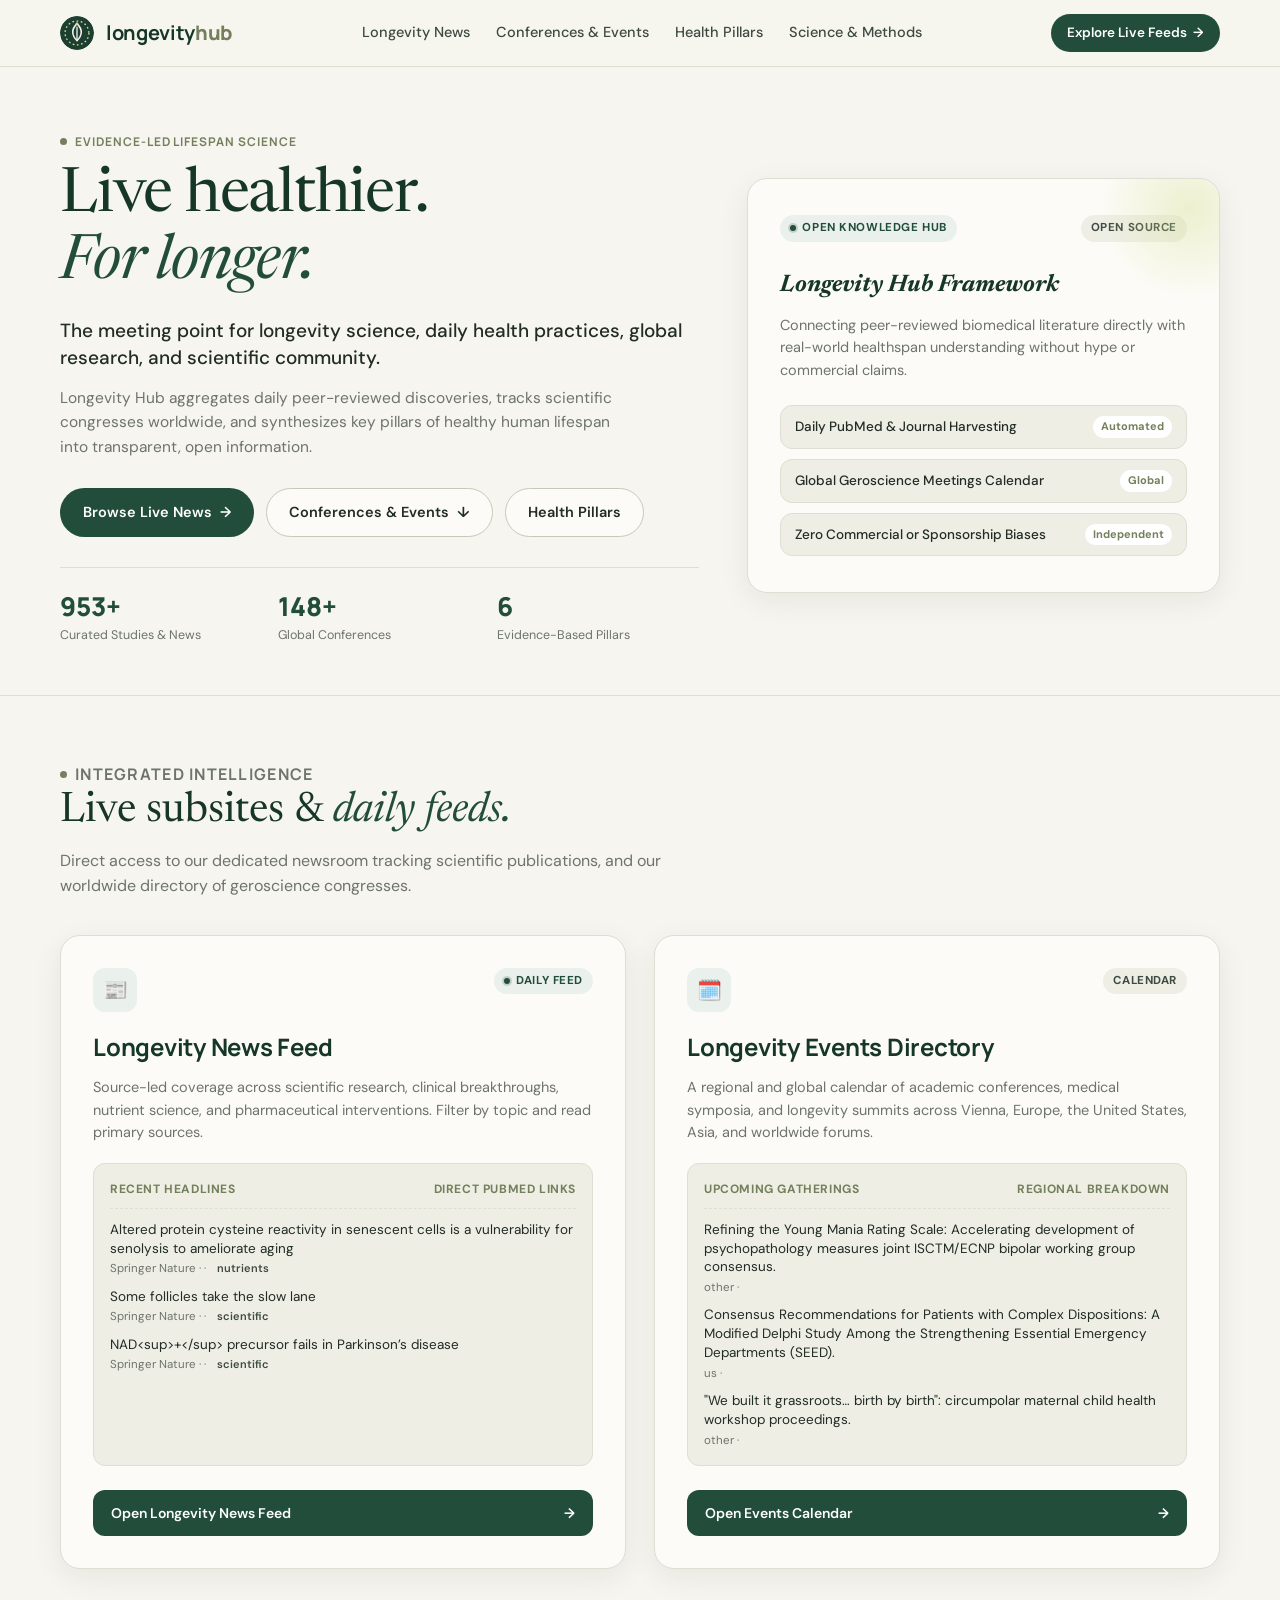
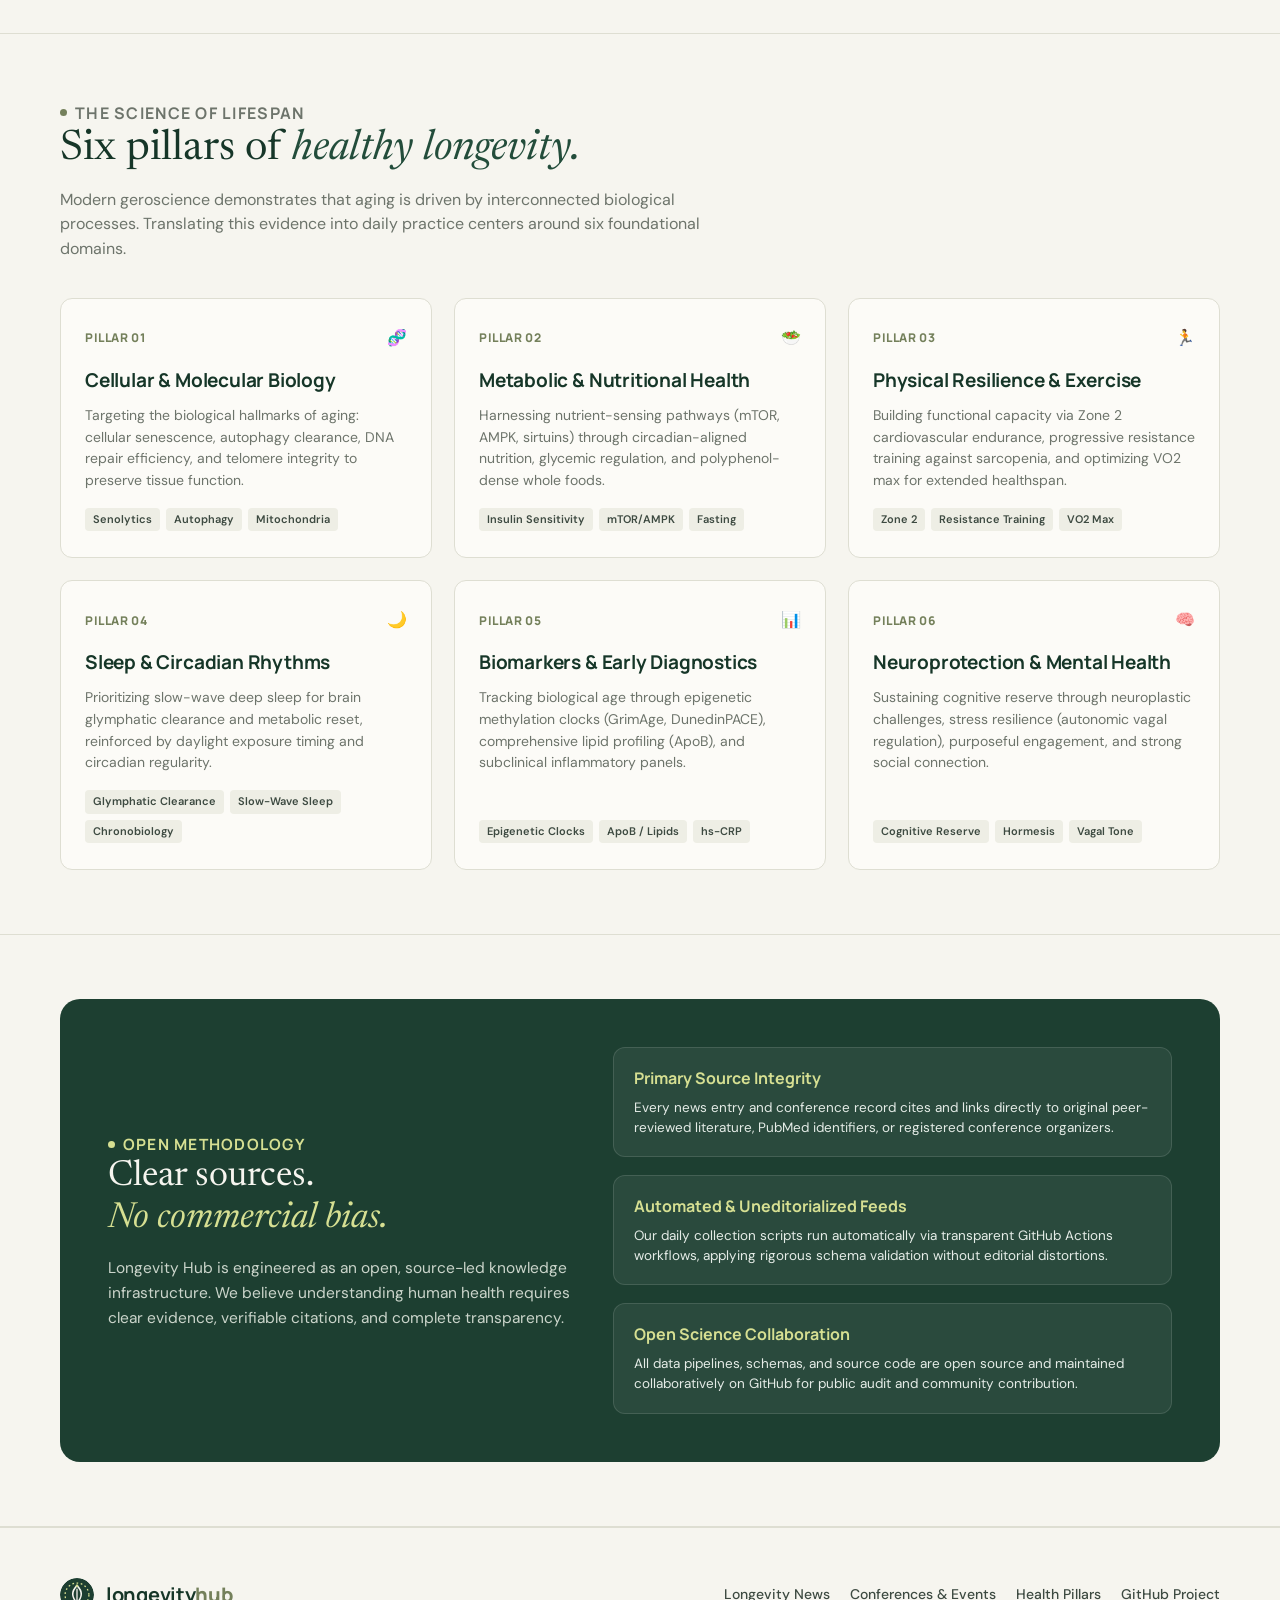
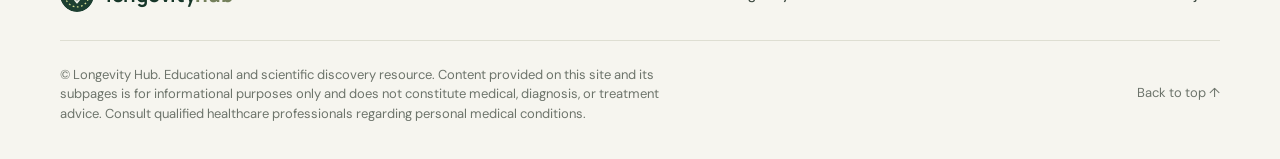
==== public/index.html @ 0c6ec70b "Initialize longevity-hub with website, news and events subsites" ====
<!doctype html>
<html lang="en">
  <head>
    <meta charset="utf-8">
    <meta name="viewport" content="width=device-width, initial-scale=1">
    <meta name="theme-color" content="#f6f5ef">
    <meta
      name="description"
      content="Longevity Hub — An open, source-led portal uniting geroscience, longevity research news, global scientific conferences, and evidence-based health pillars."
    >
    <title>Longevity Hub — Science, Gatherings &amp; Discoveries for a Healthier Lifespan</title>
    <link rel="icon" href="./favicon.svg" type="image/svg+xml">
    <link rel="stylesheet" href="./styles.css">
    <script src="./hub.js" defer></script>
  </head>
  <body>
    <a class="skip-link" href="#main">Skip to content</a>

    <header class="site-header">
      <div class="shell header-inner">
        <a class="brand" href="./" aria-label="Longevity Hub home">
          <span class="brand-mark" aria-hidden="true">
            <svg viewBox="0 0 40 40" fill="none">
              <rect width="40" height="40" rx="20" fill="#1D3F31"/>
              <circle cx="20" cy="20" r="14" stroke="#D6DF92" stroke-width="1.5" stroke-dasharray="2 3"/>
              <path d="M20 9C14 15 13 22 20 29C27 22 26 15 20 9Z" stroke="#F6F5EF" stroke-width="1.75" stroke-linejoin="round"/>
              <path d="M20 13V27" stroke="#F6F5EF" stroke-width="1.5" stroke-linecap="round"/>
              <circle cx="20" cy="9" r="1.5" fill="#D6DF92"/>
            </svg>
          </span>
          <span class="brand-name">longevity<span>hub</span></span>
        </a>

        <nav class="primary-nav" aria-label="Main navigation">
          <a href="./news/">Longevity News</a>
          <a href="./events/">Conferences &amp; Events</a>
          <a href="#pillars">Health Pillars</a>
          <a href="#principles">Science &amp; Methods</a>
        </nav>

        <a class="header-cta" href="./news/">Explore Live Feeds <span aria-hidden="true">→</span></a>
      </div>
    </header>

    <main id="main">
      <!-- Hero Section -->
      <section class="hero-section" aria-labelledby="hero-title">
        <div class="shell hero-grid">
          <div class="hero-copy">
            <p class="eyebrow"><span class="eyebrow-dot"></span> Evidence-Led Lifespan Science</p>
            <h1 id="hero-title">Live healthier.<br><em>For longer.</em></h1>
            <p class="hero-lede">The meeting point for longevity science, daily health practices, global research, and scientific community.</p>
            <p class="hero-desc">Longevity Hub aggregates daily peer-reviewed discoveries, tracks scientific congresses worldwide, and synthesizes key pillars of healthy human lifespan into transparent, open information.</p>

            <div class="hero-actions">
              <a class="button button-primary" href="./news/">Browse Live News <span aria-hidden="true">→</span></a>
              <a class="button button-secondary" href="./events/">Conferences &amp; Events <span aria-hidden="true">↓</span></a>
              <a class="button button-secondary" href="#pillars">Health Pillars</a>
            </div>

            <div class="hero-metrics">
              <div class="metric-item">
                <span class="number" id="metric-news-count">100+</span>
                <span class="label">Curated Studies &amp; News</span>
              </div>
              <div class="metric-item">
                <span class="number" id="metric-events-count">40+</span>
                <span class="label">Global Conferences</span>
              </div>
              <div class="metric-item">
                <span class="number">6</span>
                <span class="label">Evidence-Based Pillars</span>
              </div>
            </div>
          </div>

          <div class="hero-art-card">
            <div class="art-badge">
              <span class="badge badge-live"><span class="pulse-dot"></span> Open Knowledge Hub</span>
              <span class="badge">Open Source</span>
            </div>
            <h3 class="art-title">Longevity Hub Framework</h3>
            <p class="art-p">Connecting peer-reviewed biomedical literature directly with real-world healthspan understanding without hype or commercial claims.</p>

            <div class="art-pills">
              <div class="art-pill">
                <span>Daily PubMed &amp; Journal Harvesting</span>
                <span class="pill-tag">Automated</span>
              </div>
              <div class="art-pill">
                <span>Global Geroscience Meetings Calendar</span>
                <span class="pill-tag">Global</span>
              </div>
              <div class="art-pill">
                <span>Zero Commercial or Sponsorship Biases</span>
                <span class="pill-tag">Independent</span>
              </div>
            </div>
          </div>
        </div>
      </section>

      <!-- Integrated Subsites Showcase -->
      <section class="section" id="portals" aria-labelledby="portals-title">
        <div class="shell">
          <div class="section-head">
            <p class="eyebrow"><span class="eyebrow-dot"></span> Integrated Intelligence</p>
            <h2 id="portals-title">Live subsites &amp; <em>daily feeds.</em></h2>
            <p>Direct access to our dedicated newsroom tracking scientific publications, and our worldwide directory of geroscience congresses.</p>
          </div>

          <div class="portals-grid">
            <!-- News Portal Card -->
            <article class="portal-card">
              <div class="portal-header">
                <div class="portal-icon" aria-hidden="true">📰</div>
                <span class="badge badge-live"><span class="pulse-dot"></span> Daily Feed</span>
              </div>
              <h3>Longevity News Feed</h3>
              <p class="portal-desc">
                Source-led coverage across scientific research, clinical breakthroughs, nutrient science, and pharmaceutical interventions. Filter by topic and read primary sources.
              </p>
              
              <div class="portal-preview">
                <div class="preview-head">
                  <span>Recent Headlines</span>
                  <span>Direct PubMed Links</span>
                </div>
                <ul class="preview-items" id="news-preview-list">
                  <li>Loading latest headlines...</li>
                </ul>
              </div>

              <a class="portal-cta" href="./news/">
                <span>Open Longevity News Feed</span>
                <span aria-hidden="true">→</span>
              </a>
            </article>

            <!-- Events Portal Card -->
            <article class="portal-card">
              <div class="portal-header">
                <div class="portal-icon" aria-hidden="true">🗓️</div>
                <span class="badge">Calendar</span>
              </div>
              <h3>Longevity Events Directory</h3>
              <p class="portal-desc">
                A regional and global calendar of academic conferences, medical symposia, and longevity summits across Vienna, Europe, the United States, Asia, and worldwide forums.
              </p>

              <div class="portal-preview">
                <div class="preview-head">
                  <span>Upcoming Gatherings</span>
                  <span>Regional Breakdown</span>
                </div>
                <ul class="preview-items" id="events-preview-list">
                  <li>Loading scheduled conferences...</li>
                </ul>
              </div>

              <a class="portal-cta" href="./events/">
                <span>Open Events Calendar</span>
                <span aria-hidden="true">→</span>
              </a>
            </article>
          </div>
        </div>
      </section>

      <!-- Health Pillars Section -->
      <section class="section" id="pillars" aria-labelledby="pillars-title">
        <div class="shell">
          <div class="section-head">
            <p class="eyebrow"><span class="eyebrow-dot"></span> The Science of Lifespan</p>
            <h2 id="pillars-title">Six pillars of <em>healthy longevity.</em></h2>
            <p>Modern geroscience demonstrates that aging is driven by interconnected biological processes. Translating this evidence into daily practice centers around six foundational domains.</p>
          </div>

          <div class="pillars-grid">
            <article class="pillar-card">
              <div class="pillar-top">
                <span class="pillar-number">PILLAR 01</span>
                <span class="pillar-symbol" aria-hidden="true">🧬</span>
              </div>
              <h3>Cellular &amp; Molecular Biology</h3>
              <p>Targeting the biological hallmarks of aging: cellular senescence, autophagy clearance, DNA repair efficiency, and telomere integrity to preserve tissue function.</p>
              <div class="pillar-tags">
                <span class="pillar-tag">Senolytics</span>
                <span class="pillar-tag">Autophagy</span>
                <span class="pillar-tag">Mitochondria</span>
              </div>
            </article>

            <article class="pillar-card">
              <div class="pillar-top">
                <span class="pillar-number">PILLAR 02</span>
                <span class="pillar-symbol" aria-hidden="true">🥗</span>
              </div>
              <h3>Metabolic &amp; Nutritional Health</h3>
              <p>Harnessing nutrient-sensing pathways (mTOR, AMPK, sirtuins) through circadian-aligned nutrition, glycemic regulation, and polyphenol-dense whole foods.</p>
              <div class="pillar-tags">
                <span class="pillar-tag">Insulin Sensitivity</span>
                <span class="pillar-tag">mTOR/AMPK</span>
                <span class="pillar-tag">Fasting</span>
              </div>
            </article>

            <article class="pillar-card">
              <div class="pillar-top">
                <span class="pillar-number">PILLAR 03</span>
                <span class="pillar-symbol" aria-hidden="true">🏃</span>
              </div>
              <h3>Physical Resilience &amp; Exercise</h3>
              <p>Building functional capacity via Zone 2 cardiovascular endurance, progressive resistance training against sarcopenia, and optimizing VO2 max for extended healthspan.</p>
              <div class="pillar-tags">
                <span class="pillar-tag">Zone 2</span>
                <span class="pillar-tag">Resistance Training</span>
                <span class="pillar-tag">VO2 Max</span>
              </div>
            </article>

            <article class="pillar-card">
              <div class="pillar-top">
                <span class="pillar-number">PILLAR 04</span>
                <span class="pillar-symbol" aria-hidden="true">🌙</span>
              </div>
              <h3>Sleep &amp; Circadian Rhythms</h3>
              <p>Prioritizing slow-wave deep sleep for brain glymphatic clearance and metabolic reset, reinforced by daylight exposure timing and circadian regularity.</p>
              <div class="pillar-tags">
                <span class="pillar-tag">Glymphatic Clearance</span>
                <span class="pillar-tag">Slow-Wave Sleep</span>
                <span class="pillar-tag">Chronobiology</span>
              </div>
            </article>

            <article class="pillar-card">
              <div class="pillar-top">
                <span class="pillar-number">PILLAR 05</span>
                <span class="pillar-symbol" aria-hidden="true">📊</span>
              </div>
              <h3>Biomarkers &amp; Early Diagnostics</h3>
              <p>Tracking biological age through epigenetic methylation clocks (GrimAge, DunedinPACE), comprehensive lipid profiling (ApoB), and subclinical inflammatory panels.</p>
              <div class="pillar-tags">
                <span class="pillar-tag">Epigenetic Clocks</span>
                <span class="pillar-tag">ApoB / Lipids</span>
                <span class="pillar-tag">hs-CRP</span>
              </div>
            </article>

            <article class="pillar-card">
              <div class="pillar-top">
                <span class="pillar-number">PILLAR 06</span>
                <span class="pillar-symbol" aria-hidden="true">🧠</span>
              </div>
              <h3>Neuroprotection &amp; Mental Health</h3>
              <p>Sustaining cognitive reserve through neuroplastic challenges, stress resilience (autonomic vagal regulation), purposeful engagement, and strong social connection.</p>
              <div class="pillar-tags">
                <span class="pillar-tag">Cognitive Reserve</span>
                <span class="pillar-tag">Hormesis</span>
                <span class="pillar-tag">Vagal Tone</span>
              </div>
            </article>
          </div>
        </div>
      </section>

      <!-- Principles & Methods Section -->
      <section class="section" id="principles" aria-labelledby="principles-title">
        <div class="shell">
          <div class="principles-box">
            <div class="principles-left">
              <p class="eyebrow" style="color: var(--lime);"><span class="eyebrow-dot" style="background: var(--lime);"></span> Open Methodology</p>
              <h2 id="principles-title">Clear sources.<br><em>No commercial bias.</em></h2>
              <p>Longevity Hub is engineered as an open, source-led knowledge infrastructure. We believe understanding human health requires clear evidence, verifiable citations, and complete transparency.</p>
            </div>

            <div class="principles-list">
              <div class="principle-item">
                <h4>Primary Source Integrity</h4>
                <p>Every news entry and conference record cites and links directly to original peer-reviewed literature, PubMed identifiers, or registered conference organizers.</p>
              </div>

              <div class="principle-item">
                <h4>Automated &amp; Uneditorialized Feeds</h4>
                <p>Our daily collection scripts run automatically via transparent GitHub Actions workflows, applying rigorous schema validation without editorial distortions.</p>
              </div>

              <div class="principle-item">
                <h4>Open Science Collaboration</h4>
                <p>All data pipelines, schemas, and source code are open source and maintained collaboratively on GitHub for public audit and community contribution.</p>
              </div>
            </div>
          </div>
        </div>
      </section>
    </main>

    <!-- Site Footer -->
    <footer class="site-footer" id="sources">
      <div class="shell footer-main">
        <a class="brand" href="./" aria-label="Longevity Hub home">
          <span class="brand-mark" aria-hidden="true">
            <svg viewBox="0 0 40 40" fill="none">
              <rect width="40" height="40" rx="20" fill="#1D3F31"/>
              <circle cx="20" cy="20" r="14" stroke="#D6DF92" stroke-width="1.5" stroke-dasharray="2 3"/>
              <path d="M20 9C14 15 13 22 20 29C27 22 26 15 20 9Z" stroke="#F6F5EF" stroke-width="1.75" stroke-linejoin="round"/>
              <path d="M20 13V27" stroke="#F6F5EF" stroke-width="1.5" stroke-linecap="round"/>
              <circle cx="20" cy="9" r="1.5" fill="#D6DF92"/>
            </svg>
          </span>
          <span class="brand-name">longevity<span>hub</span></span>
        </a>

        <nav class="footer-nav" aria-label="Footer navigation">
          <a href="./news/">Longevity News</a>
          <a href="./events/">Conferences &amp; Events</a>
          <a href="#pillars">Health Pillars</a>
          <a href="https://github.com/knightkalman/longevity-hub" target="_blank" rel="noopener noreferrer">GitHub Project</a>
        </nav>
      </div>

      <div class="shell footer-bottom">
        <p class="disclaimer">
          © Longevity Hub. Educational and scientific discovery resource. Content provided on this site and its subpages is for informational purposes only and does not constitute medical, diagnosis, or treatment advice. Consult qualified healthcare professionals regarding personal medical conditions.
        </p>
        <p><a href="#main">Back to top ↑</a></p>
      </div>
    </footer>
  </body>
</html>
---- public/styles.css ----
@import url("https://fonts.googleapis.com/css2?family=DM+Sans:ital,opsz,wght@0,9..40,400;0,9..40,500;0,9..40,600;0,9..40,700;1,9..40,400&family=Manrope:wght@400;500;600;700;800&family=Newsreader:ital,opsz,wght@0,6..72,400;0,6..72,500;1,6..72,400&display=swap");

:root {
  color-scheme: light;
  --paper: #f6f5ef;
  --paper-card: #fcfbf7;
  --soft: #eeeee5;
  --soft-hover: #e5e5da;
  --ink: #202c24;
  --ink-light: #3d4a41;
  --forest: #234d3b;
  --forest-dark: #163628;
  --forest-subtle: #eaf1ed;
  --moss: #74805b;
  --lime: #d6df92;
  --amber: #b3732c;
  --muted: #6d746b;
  --line: #deded2;
  --line-strong: #c8c8ba;
  
  --serif: "Newsreader", Georgia, "Times New Roman", serif;
  --sans: "DM Sans", -apple-system, BlinkMacSystemFont, "Segoe UI", Roboto, sans-serif;
  --display: "Manrope", var(--sans);
  
  --radius-sm: 6px;
  --radius-md: 12px;
  --radius-lg: 20px;
  --shadow-subtle: 0 4px 20px rgba(32, 44, 36, 0.05);
  --shadow-card: 0 8px 30px rgba(32, 44, 36, 0.07);
}

* {
  box-sizing: border-box;
}

html {
  scroll-behavior: smooth;
  scroll-padding-top: 88px;
}

body {
  margin: 0;
  background-color: var(--paper);
  color: var(--ink);
  font-family: var(--sans);
  font-size: 16px;
  line-height: 1.6;
  -webkit-font-smoothing: antialiased;
}

a {
  color: inherit;
  text-decoration: none;
}

a:focus-visible,
button:focus-visible {
  outline: 2px solid var(--forest);
  outline-offset: 4px;
}

.shell {
  width: min(1160px, calc(100% - 48px));
  margin-inline: auto;
}

.skip-link {
  position: absolute;
  top: 12px;
  left: 12px;
  z-index: 100;
  background: var(--forest-dark);
  color: #fff;
  padding: 10px 16px;
  border-radius: var(--radius-sm);
  transform: translateY(-160%);
  transition: transform 0.2s ease;
}

.skip-link:focus {
  transform: translateY(0);
}

/* Header & Navigation */
.site-header {
  position: sticky;
  top: 0;
  z-index: 90;
  background: rgba(246, 245, 239, 0.94);
  backdrop-filter: blur(10px);
  -webkit-backdrop-filter: blur(10px);
  border-bottom: 1px solid var(--line);
}

.header-inner {
  display: flex;
  align-items: center;
  justify-content: space-between;
  padding: 14px 0;
  gap: 20px;
}

.brand {
  display: inline-flex;
  align-items: center;
  gap: 12px;
  font-weight: 700;
  font-family: var(--display);
  letter-spacing: -0.02em;
}

.brand-mark {
  display: inline-block;
  width: 34px;
  height: 34px;
  border-radius: 50%;
  overflow: hidden;
  flex-shrink: 0;
}

.brand-mark svg {
  width: 100%;
  height: 100%;
  display: block;
}

.brand-name {
  font-size: 20px;
  color: var(--forest-dark);
}

.brand-name span {
  color: var(--moss);
  font-weight: 800;
}

.primary-nav {
  display: flex;
  align-items: center;
  gap: 26px;
  font-size: 14.5px;
  font-weight: 500;
  color: var(--ink-light);
}

.primary-nav a {
  transition: color 0.15s ease;
}

.primary-nav a:hover,
.primary-nav a[aria-current="page"] {
  color: var(--forest);
  font-weight: 600;
}

.header-cta {
  display: inline-flex;
  align-items: center;
  gap: 6px;
  padding: 8px 16px;
  background: var(--forest);
  color: #fff;
  font-size: 13.5px;
  font-weight: 600;
  border-radius: 999px;
  transition: background 0.2s ease, transform 0.15s ease;
}

.header-cta:hover {
  background: var(--forest-dark);
  transform: translateY(-1px);
}

/* Eyebrows & Badges */
.eyebrow {
  display: inline-flex;
  align-items: center;
  gap: 8px;
  font-family: var(--display);
  font-size: 12px;
  font-weight: 700;
  text-transform: uppercase;
  letter-spacing: 0.08em;
  color: var(--moss);
  margin: 0 0 12px 0;
}

.eyebrow-dot {
  width: 7px;
  height: 7px;
  border-radius: 50%;
  background: var(--moss);
}

.badge {
  display: inline-flex;
  align-items: center;
  gap: 6px;
  font-size: 11.5px;
  font-weight: 700;
  text-transform: uppercase;
  letter-spacing: 0.05em;
  padding: 4px 10px;
  border-radius: 999px;
  background: var(--soft);
  color: var(--ink-light);
}

.badge-live {
  background: var(--forest-subtle);
  color: var(--forest);
}

.badge-live .pulse-dot {
  width: 6px;
  height: 6px;
  border-radius: 50%;
  background: var(--forest);
  box-shadow: 0 0 0 2px rgba(35, 77, 59, 0.2);
}

/* Hero Section */
.hero-section {
  padding: 60px 0 50px 0;
  border-bottom: 1px solid var(--line);
}

.hero-grid {
  display: grid;
  grid-template-columns: 1.15fr 0.85fr;
  gap: 48px;
  align-items: center;
}

.hero-copy h1 {
  font-family: var(--serif);
  font-size: clamp(38px, 5.5vw, 62px);
  line-height: 1.08;
  font-weight: 400;
  letter-spacing: -0.02em;
  margin: 0 0 20px 0;
  color: var(--forest-dark);
}

.hero-copy h1 em {
  font-style: italic;
  font-family: var(--serif);
  color: var(--forest);
}

.hero-lede {
  font-size: 19px;
  line-height: 1.45;
  color: var(--ink);
  font-weight: 500;
  margin: 0 0 14px 0;
}

.hero-desc {
  font-size: 15.5px;
  line-height: 1.6;
  color: var(--muted);
  margin: 0 0 28px 0;
  max-width: 580px;
}

.hero-actions {
  display: flex;
  flex-wrap: wrap;
  gap: 12px;
  align-items: center;
  margin-bottom: 30px;
}

.button {
  display: inline-flex;
  align-items: center;
  justify-content: center;
  gap: 8px;
  padding: 12px 22px;
  font-size: 14.5px;
  font-weight: 600;
  border-radius: 999px;
  transition: all 0.2s ease;
  cursor: pointer;
}

.button-primary {
  background: var(--forest);
  color: #fff;
  border: 1px solid transparent;
}

.button-primary:hover {
  background: var(--forest-dark);
  transform: translateY(-1px);
}

.button-secondary {
  background: var(--paper-card);
  color: var(--ink);
  border: 1px solid var(--line-strong);
}

.button-secondary:hover {
  background: var(--soft);
  border-color: var(--ink-light);
}

.hero-metrics {
  display: grid;
  grid-template-columns: repeat(3, 1fr);
  gap: 16px;
  padding-top: 24px;
  border-top: 1px solid var(--line);
}

.metric-item span.number {
  display: block;
  font-family: var(--display);
  font-size: 26px;
  font-weight: 800;
  color: var(--forest);
  line-height: 1.1;
}

.metric-item span.label {
  display: block;
  font-size: 12.5px;
  color: var(--muted);
  margin-top: 4px;
}

/* Hero Art Box */
.hero-art-card {
  background: var(--paper-card);
  border: 1px solid var(--line);
  border-radius: var(--radius-lg);
  padding: 36px 32px;
  box-shadow: var(--shadow-card);
  position: relative;
  overflow: hidden;
}

.hero-art-card::before {
  content: "";
  position: absolute;
  top: -60px;
  right: -60px;
  width: 180px;
  height: 180px;
  border-radius: 50%;
  background: radial-gradient(circle, rgba(214, 223, 146, 0.4) 0%, rgba(246, 245, 239, 0) 70%);
  pointer-events: none;
}

.art-badge {
  display: flex;
  justify-content: space-between;
  align-items: center;
  margin-bottom: 24px;
}

.art-title {
  font-family: var(--serif);
  font-size: 24px;
  font-style: italic;
  margin: 0 0 10px 0;
  color: var(--forest-dark);
}

.art-p {
  font-size: 14.5px;
  color: var(--muted);
  line-height: 1.55;
  margin: 0 0 24px 0;
}

.art-pills {
  display: flex;
  flex-direction: column;
  gap: 10px;
}

.art-pill {
  display: flex;
  align-items: center;
  justify-content: space-between;
  background: var(--soft);
  padding: 10px 14px;
  border-radius: var(--radius-md);
  font-size: 13.5px;
  font-weight: 500;
  border: 1px solid var(--line);
}

.art-pill span.pill-tag {
  font-size: 11px;
  font-weight: 700;
  color: var(--moss);
  background: #fff;
  padding: 2px 8px;
  border-radius: 999px;
}

/* Sections */
.section {
  padding: 64px 0;
  border-bottom: 1px solid var(--line);
}

.section-head {
  max-width: 680px;
  margin-bottom: 36px;
}

.section-head h2 {
  font-family: var(--serif);
  font-size: clamp(28px, 3.8vw, 42px);
  line-height: 1.15;
  font-weight: 400;
  margin: 0 0 14px 0;
  color: var(--forest-dark);
}

.section-head h2 em {
  font-style: italic;
  color: var(--forest);
}

.section-head p {
  font-size: 16px;
  color: var(--muted);
  line-height: 1.55;
  margin: 0;
}

/* Integrated Subsites / Portals Grid */
.portals-grid {
  display: grid;
  grid-template-columns: 1fr 1fr;
  gap: 28px;
}

.portal-card {
  background: var(--paper-card);
  border: 1px solid var(--line);
  border-radius: var(--radius-lg);
  padding: 32px;
  display: flex;
  flex-direction: column;
  box-shadow: var(--shadow-card);
  transition: transform 0.2s ease, border-color 0.2s ease;
}

.portal-card:hover {
  transform: translateY(-2px);
  border-color: var(--line-strong);
}

.portal-header {
  display: flex;
  justify-content: space-between;
  align-items: flex-start;
  margin-bottom: 16px;
}

.portal-icon {
  width: 44px;
  height: 44px;
  border-radius: var(--radius-md);
  background: var(--forest-subtle);
  color: var(--forest);
  display: flex;
  align-items: center;
  justify-content: center;
  font-size: 20px;
}

.portal-card h3 {
  font-family: var(--display);
  font-size: 24px;
  font-weight: 700;
  letter-spacing: -0.01em;
  margin: 0 0 10px 0;
  color: var(--forest-dark);
}

.portal-card p.portal-desc {
  font-size: 14.5px;
  color: var(--muted);
  line-height: 1.55;
  margin: 0 0 20px 0;
}

.portal-preview {
  background: var(--soft);
  border-radius: var(--radius-md);
  padding: 16px;
  margin-bottom: 24px;
  border: 1px solid var(--line);
  flex-grow: 1;
}

.preview-head {
  display: flex;
  justify-content: space-between;
  align-items: center;
  font-size: 12px;
  font-weight: 700;
  text-transform: uppercase;
  color: var(--moss);
  letter-spacing: 0.05em;
  margin-bottom: 12px;
  padding-bottom: 8px;
  border-bottom: 1px dashed var(--line);
}

.preview-items {
  list-style: none;
  padding: 0;
  margin: 0;
  display: flex;
  flex-direction: column;
  gap: 10px;
}

.preview-items li {
  font-size: 13.5px;
  line-height: 1.4;
  color: var(--ink);
}

.preview-items li a {
  display: block;
  transition: color 0.15s ease;
}

.preview-items li a:hover {
  color: var(--forest);
  text-decoration: underline;
}

.preview-meta {
  display: block;
  font-size: 11.5px;
  color: var(--muted);
  margin-top: 3px;
}

.portal-cta {
  display: inline-flex;
  align-items: center;
  justify-content: space-between;
  padding: 12px 18px;
  background: var(--forest);
  color: #fff;
  border-radius: var(--radius-md);
  font-weight: 600;
  font-size: 14px;
  transition: background 0.2s ease;
}

.portal-cta:hover {
  background: var(--forest-dark);
}

/* Health Pillars Section */
.pillars-grid {
  display: grid;
  grid-template-columns: repeat(3, 1fr);
  gap: 22px;
}

.pillar-card {
  background: var(--paper-card);
  border: 1px solid var(--line);
  border-radius: var(--radius-md);
  padding: 26px 24px;
  display: flex;
  flex-direction: column;
  transition: transform 0.15s ease, box-shadow 0.15s ease;
}

.pillar-card:hover {
  transform: translateY(-2px);
  box-shadow: var(--shadow-subtle);
  border-color: var(--line-strong);
}

.pillar-top {
  display: flex;
  justify-content: space-between;
  align-items: center;
  margin-bottom: 14px;
}

.pillar-number {
  font-family: var(--display);
  font-size: 12px;
  font-weight: 800;
  color: var(--moss);
  letter-spacing: 0.05em;
}

.pillar-symbol {
  font-size: 16px;
  color: var(--forest);
}

.pillar-card h3 {
  font-family: var(--display);
  font-size: 19px;
  font-weight: 700;
  letter-spacing: -0.01em;
  margin: 0 0 10px 0;
  color: var(--forest-dark);
}

.pillar-card p {
  font-size: 14px;
  color: var(--muted);
  line-height: 1.55;
  margin: 0 0 16px 0;
  flex-grow: 1;
}

.pillar-tags {
  display: flex;
  flex-wrap: wrap;
  gap: 6px;
  margin-top: auto;
}

.pillar-tag {
  font-size: 11px;
  font-weight: 600;
  background: var(--soft);
  color: var(--ink-light);
  padding: 3px 8px;
  border-radius: 4px;
}

/* Principles / Architecture Section */
.principles-box {
  background: #1d3f31;
  color: #f6f5ef;
  border-radius: var(--radius-lg);
  padding: 48px;
  display: grid;
  grid-template-columns: 1fr 1.2fr;
  gap: 40px;
  align-items: center;
}

.principles-left h2 {
  font-family: var(--serif);
  font-size: 36px;
  line-height: 1.15;
  font-weight: 400;
  margin: 0 0 16px 0;
  color: #f6f5ef;
}

.principles-left h2 em {
  font-style: italic;
  color: var(--lime);
}

.principles-left p {
  font-size: 15.5px;
  line-height: 1.6;
  color: #cbd5cb;
  margin: 0;
}

.principles-list {
  display: flex;
  flex-direction: column;
  gap: 18px;
}

.principle-item {
  background: rgba(255, 255, 255, 0.06);
  border: 1px solid rgba(255, 255, 255, 0.12);
  border-radius: var(--radius-md);
  padding: 18px 20px;
}

.principle-item h4 {
  font-family: var(--display);
  font-size: 16px;
  font-weight: 700;
  margin: 0 0 6px 0;
  color: var(--lime);
}

.principle-item p {
  font-size: 13.5px;
  line-height: 1.5;
  margin: 0;
  color: #e5ece7;
}

/* Footer */
.site-footer {
  background: var(--paper);
  border-top: 1px solid var(--line);
  padding: 50px 0 36px 0;
  font-size: 14px;
  color: var(--muted);
}

.footer-main {
  display: flex;
  justify-content: space-between;
  align-items: center;
  flex-wrap: wrap;
  gap: 20px;
  padding-bottom: 28px;
  border-bottom: 1px solid var(--line);
}

.footer-nav {
  display: flex;
  gap: 20px;
  font-weight: 500;
  color: var(--ink-light);
}

.footer-nav a:hover {
  color: var(--forest);
}

.footer-bottom {
  padding-top: 24px;
  display: flex;
  justify-content: space-between;
  align-items: center;
  flex-wrap: wrap;
  gap: 16px;
  font-size: 13px;
}

.disclaimer {
  max-width: 600px;
  line-height: 1.5;
  margin: 0;
}

/* Responsive */
@media (max-width: 960px) {
  .hero-grid {
    grid-template-columns: 1fr;
    gap: 36px;
  }
  .portals-grid {
    grid-template-columns: 1fr;
  }
  .pillars-grid {
    grid-template-columns: 1fr 1fr;
  }
  .principles-box {
    grid-template-columns: 1fr;
    padding: 32px 24px;
  }
}

@media (max-width: 640px) {
  .primary-nav {
    display: none;
  }
  .hero-metrics {
    grid-template-columns: 1fr;
    gap: 12px;
  }
  .pillars-grid {
    grid-template-columns: 1fr;
  }
  .footer-main,
  .footer-bottom {
    flex-direction: column;
    align-items: flex-start;
  }
}
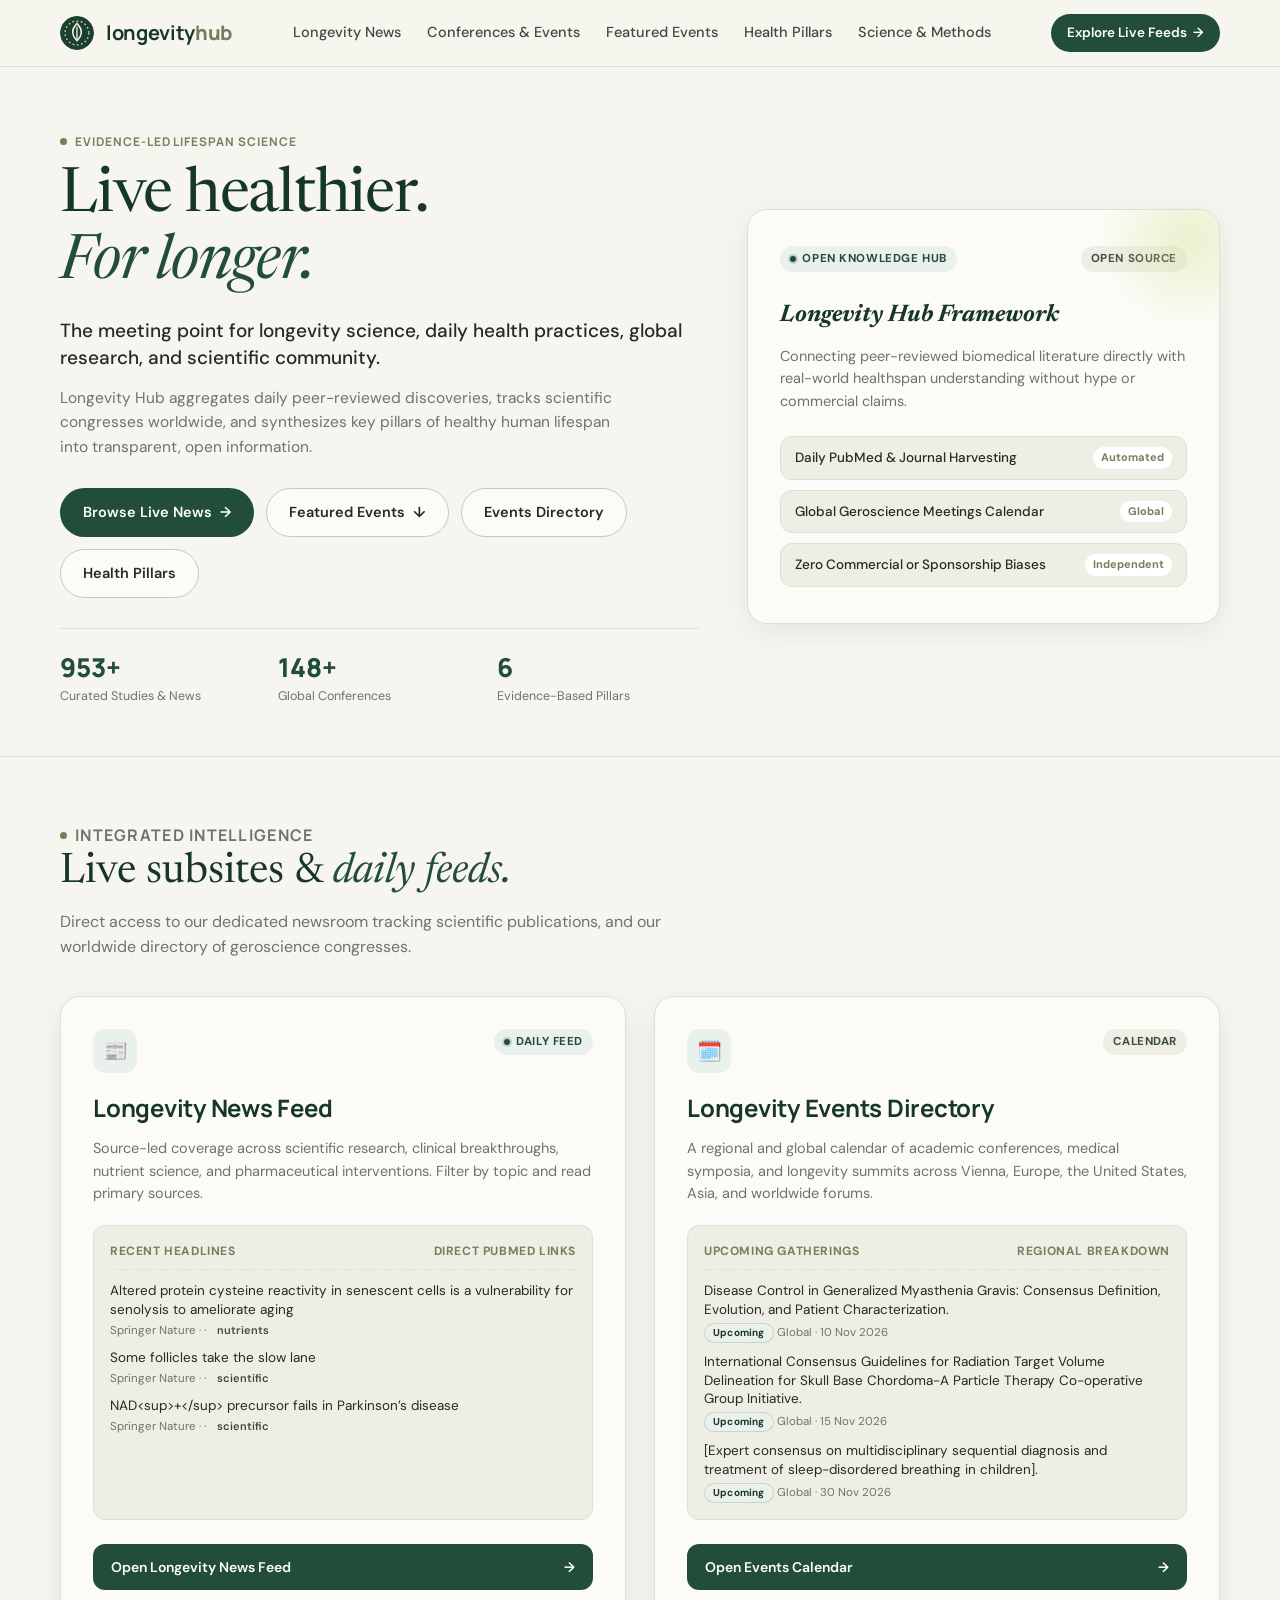
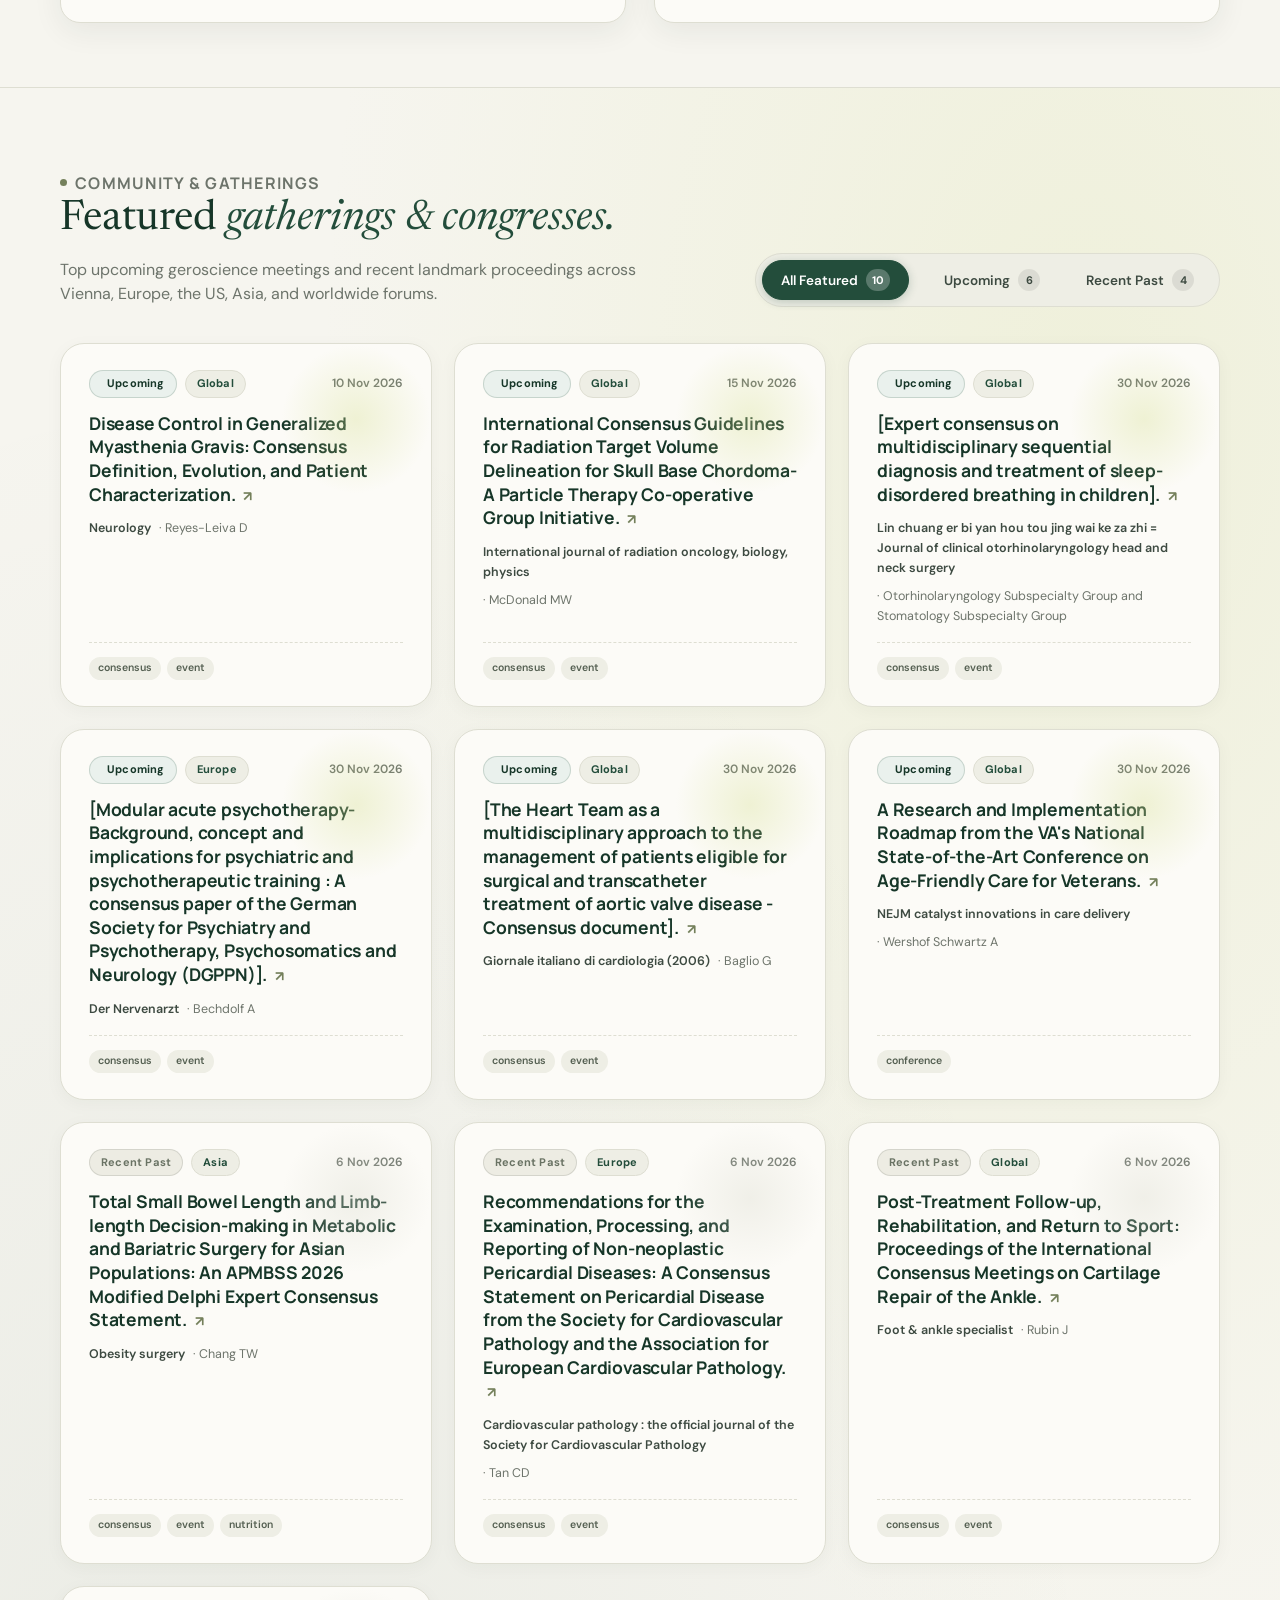
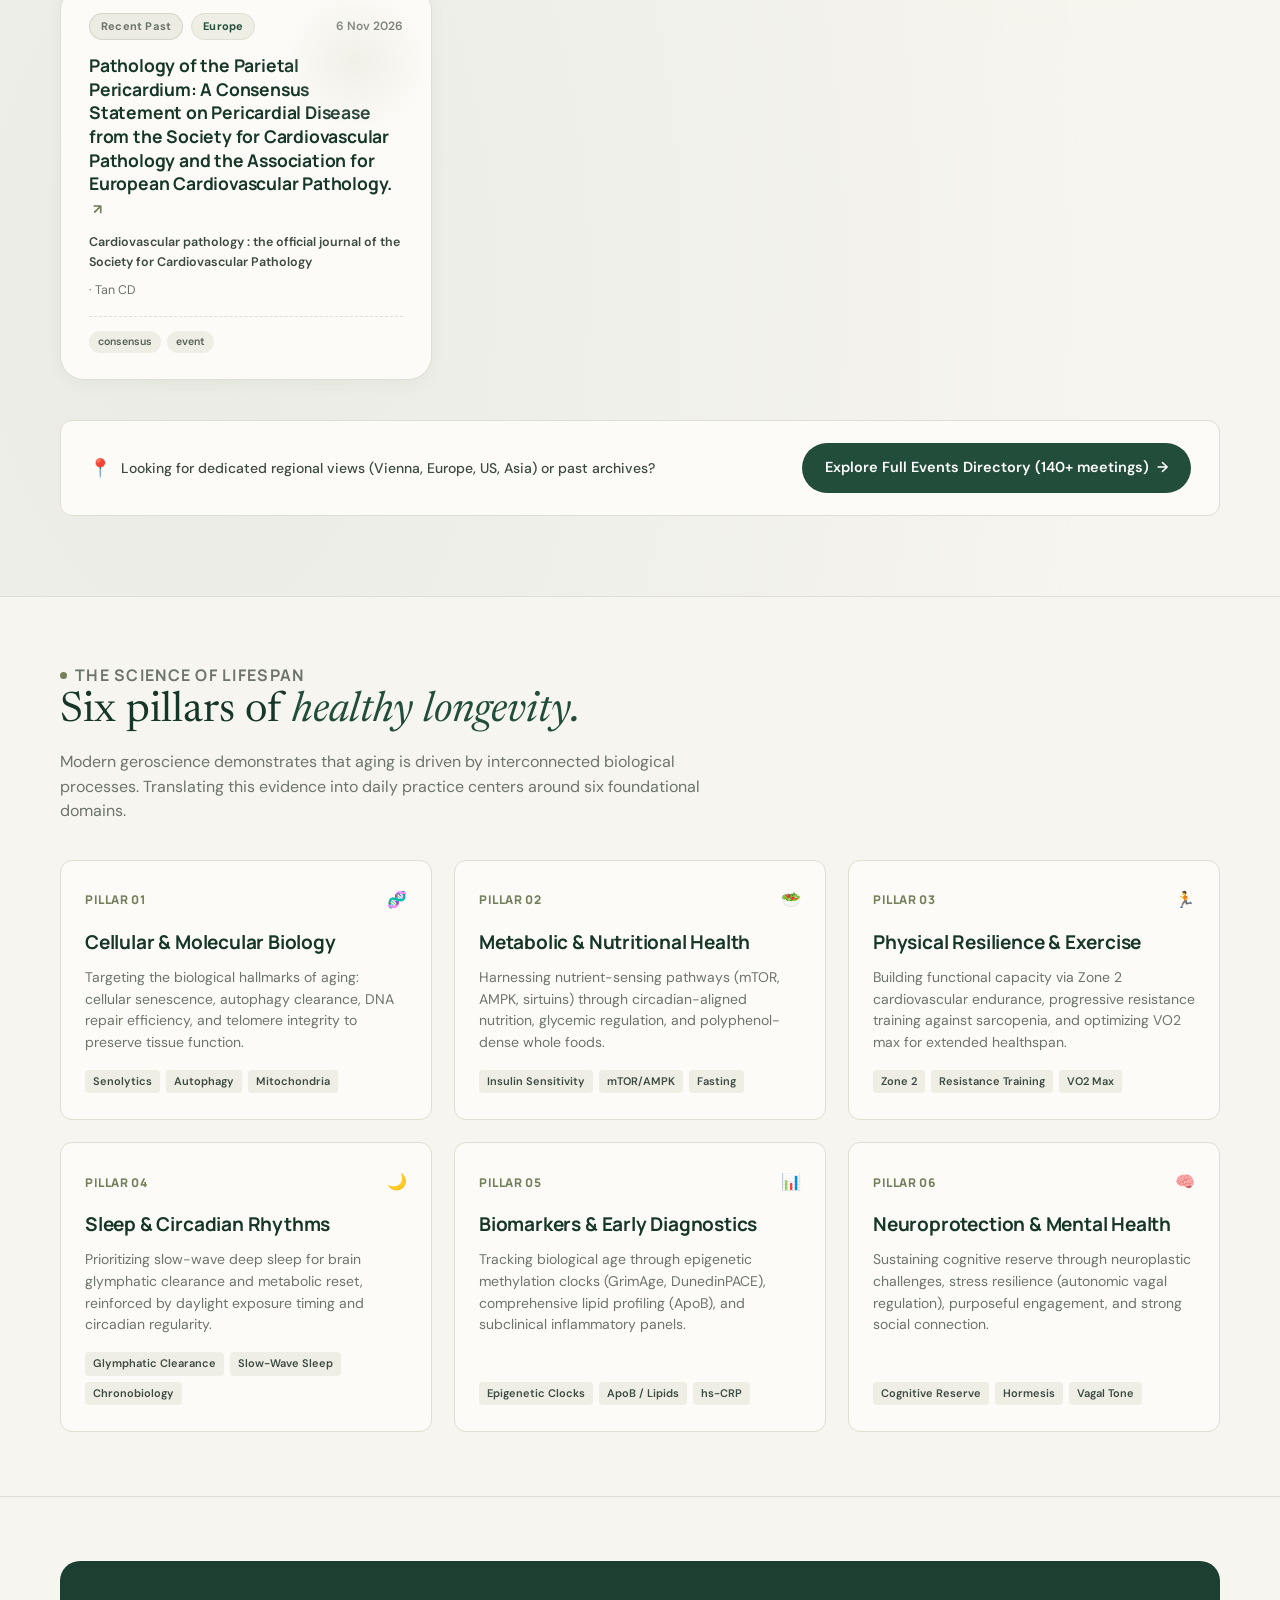
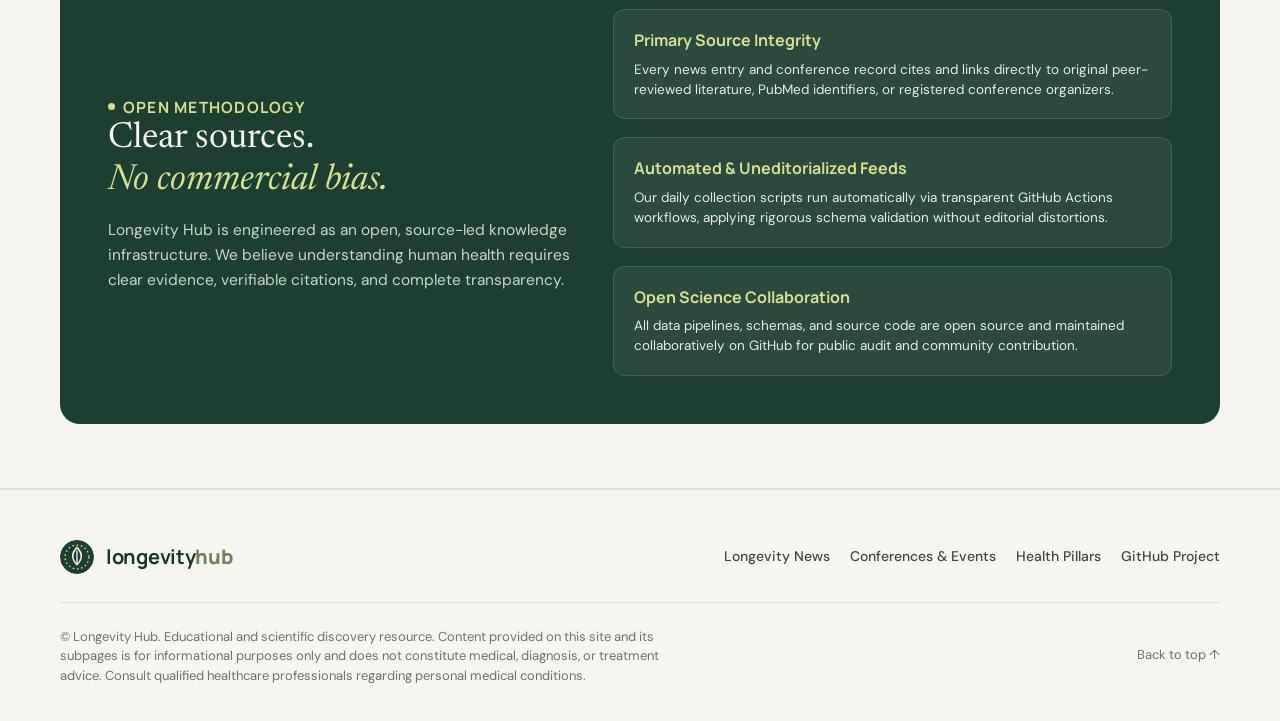
==== commit af28af58: "Remove events headline count item and add reactive featured event bubbles to homepage" ====
--- a/public/index.html
+++ b/public/index.html
@@ -34,6 +34,7 @@
         <nav class="primary-nav" aria-label="Main navigation">
           <a href="./news/">Longevity News</a>
           <a href="./events/">Conferences &amp; Events</a>
+          <a href="#featured-events">Featured Events</a>
           <a href="#pillars">Health Pillars</a>
           <a href="#principles">Science &amp; Methods</a>
         </nav>
@@ -54,7 +55,8 @@
 
             <div class="hero-actions">
               <a class="button button-primary" href="./news/">Browse Live News <span aria-hidden="true">→</span></a>
-              <a class="button button-secondary" href="./events/">Conferences &amp; Events <span aria-hidden="true">↓</span></a>
+              <a class="button button-secondary" href="#featured-events">Featured Events <span aria-hidden="true">↓</span></a>
+              <a class="button button-secondary" href="./events/">Events Directory</a>
               <a class="button button-secondary" href="#pillars">Health Pillars</a>
             </div>
 
@@ -163,6 +165,55 @@
                 <span aria-hidden="true">→</span>
               </a>
             </article>
+          </div>
+        </div>
+      </section>
+
+      <!-- Featured Longevity Events Section in Stylish Bubbles -->
+      <section class="section section-featured-events" id="featured-events" aria-labelledby="featured-events-title">
+        <div class="shell">
+          <div class="featured-events-header">
+            <div class="section-head">
+              <p class="eyebrow"><span class="eyebrow-dot"></span> Community &amp; Gatherings</p>
+              <h2 id="featured-events-title">Featured <em>gatherings &amp; congresses.</em></h2>
+              <p>Top upcoming geroscience meetings and recent landmark proceedings across Vienna, Europe, the US, Asia, and worldwide forums.</p>
+            </div>
+
+            <!-- Reactive Filter Pills -->
+            <div class="bubble-filters" role="group" aria-label="Filter featured events">
+              <button class="bubble-filter-btn is-active" type="button" data-bubble-filter="all" aria-pressed="true">
+                <span>All Featured</span>
+                <span class="filter-count" id="count-all">10</span>
+              </button>
+              <button class="bubble-filter-btn" type="button" data-bubble-filter="upcoming" aria-pressed="false">
+                <span class="pulse-dot"></span>
+                <span>Upcoming</span>
+                <span class="filter-count" id="count-upcoming">6</span>
+              </button>
+              <button class="bubble-filter-btn" type="button" data-bubble-filter="past" aria-pressed="false">
+                <span>Recent Past</span>
+                <span class="filter-count" id="count-past">4</span>
+              </button>
+            </div>
+          </div>
+
+          <!-- Stylish Bubbles Container -->
+          <div class="events-bubble-grid" id="featured-bubbles-container" aria-live="polite">
+            <div class="bubbles-loading">
+              <span class="bubble-spinner" aria-hidden="true">✳</span>
+              <span>Loading featured events...</span>
+            </div>
+          </div>
+
+          <!-- Bottom bar leading to full directory -->
+          <div class="featured-events-foot">
+            <div class="foot-note">
+              <span class="foot-icon" aria-hidden="true">📍</span>
+              <span>Looking for dedicated regional views (Vienna, Europe, US, Asia) or past archives?</span>
+            </div>
+            <a class="button button-primary" href="./events/">
+              Explore Full Events Directory (140+ meetings) <span aria-hidden="true">→</span>
+            </a>
           </div>
         </div>
       </section>
--- a/public/styles.css
+++ b/public/styles.css
@@ -783,3 +783,332 @@
     align-items: flex-start;
   }
 }
+
+/* ==========================================================================
+   Featured Events in Stylish Bubbles
+   ========================================================================== */
+
+.section-featured-events {
+  background:
+    radial-gradient(ellipse at 85% 15%, rgba(214, 223, 146, 0.22) 0%, transparent 50%),
+    radial-gradient(ellipse at 15% 85%, rgba(35, 77, 59, 0.06) 0%, transparent 60%),
+    var(--paper);
+  padding: 80px 0;
+}
+
+.featured-events-header {
+  display: flex;
+  align-items: flex-end;
+  justify-content: space-between;
+  gap: 32px;
+  flex-wrap: wrap;
+  margin-bottom: 36px;
+}
+
+.featured-events-header .section-head {
+  margin-bottom: 0;
+  max-width: 620px;
+}
+
+/* Reactive Filter Pills */
+.bubble-filters {
+  display: inline-flex;
+  align-items: center;
+  gap: 8px;
+  background: var(--soft);
+  padding: 6px;
+  border-radius: 999px;
+  border: 1px solid var(--line);
+}
+
+.bubble-filter-btn {
+  display: inline-flex;
+  align-items: center;
+  gap: 8px;
+  padding: 8px 18px;
+  border-radius: 999px;
+  border: 1px solid transparent;
+  background: transparent;
+  color: var(--ink-light);
+  font-family: var(--sans);
+  font-size: 13.5px;
+  font-weight: 600;
+  cursor: pointer;
+  transition: all 0.2s cubic-bezier(0.16, 1, 0.3, 1);
+}
+
+.bubble-filter-btn:hover {
+  background: rgba(255, 255, 255, 0.7);
+  color: var(--ink);
+}
+
+.bubble-filter-btn.is-active {
+  background: var(--forest);
+  color: #ffffff;
+  border-color: var(--forest);
+  box-shadow: 0 2px 10px rgba(35, 77, 59, 0.24);
+}
+
+.bubble-filter-btn .filter-count {
+  display: inline-flex;
+  align-items: center;
+  justify-content: center;
+  min-width: 22px;
+  height: 22px;
+  padding: 0 6px;
+  border-radius: 999px;
+  font-size: 11px;
+  font-weight: 700;
+  background: rgba(0, 0, 0, 0.08);
+  color: inherit;
+}
+
+.bubble-filter-btn.is-active .filter-count {
+  background: rgba(255, 255, 255, 0.25);
+  color: #ffffff;
+}
+
+/* Stylish Bubbles Grid */
+.events-bubble-grid {
+  display: grid;
+  grid-template-columns: repeat(auto-fill, minmax(330px, 1fr));
+  gap: 22px;
+  margin-bottom: 40px;
+  min-height: 200px;
+  transition: opacity 0.2s ease;
+}
+
+.bubbles-loading {
+  grid-column: 1 / -1;
+  display: flex;
+  align-items: center;
+  justify-content: center;
+  gap: 12px;
+  padding: 48px;
+  border-radius: var(--radius-lg);
+  border: 1px dashed var(--line);
+  background: var(--paper-card);
+  color: var(--muted);
+  font-weight: 500;
+}
+
+.bubble-spinner {
+  color: var(--moss);
+  font-size: 20px;
+  animation: spin 3s linear infinite;
+}
+
+@keyframes spin {
+  from { transform: rotate(0deg); }
+  to { transform: rotate(360deg); }
+}
+
+/* Individual Stylish Bubble */
+.event-bubble {
+  position: relative;
+  display: flex;
+  flex-direction: column;
+  justify-content: space-between;
+  padding: 26px 28px;
+  border-radius: 24px;
+  background: var(--paper-card);
+  border: 1.5px solid var(--line);
+  box-shadow: 0 4px 18px rgba(32, 44, 36, 0.04);
+  transition: all 0.28s cubic-bezier(0.16, 1, 0.3, 1);
+  overflow: hidden;
+}
+
+.event-bubble::before {
+  content: "";
+  position: absolute;
+  top: 0;
+  right: 0;
+  width: 150px;
+  height: 150px;
+  border-radius: 50%;
+  pointer-events: none;
+  transition: opacity 0.3s ease;
+}
+
+.event-bubble.is-upcoming::before {
+  background: radial-gradient(circle, rgba(214, 223, 146, 0.35) 0%, transparent 70%);
+}
+
+.event-bubble.is-past::before {
+  background: radial-gradient(circle, rgba(222, 222, 210, 0.4) 0%, transparent 70%);
+}
+
+.event-bubble:hover {
+  transform: translateY(-4px);
+  border-color: var(--forest);
+  box-shadow: 0 12px 30px rgba(35, 77, 59, 0.12);
+}
+
+.event-bubble.is-filtered-out {
+  display: none !important;
+}
+
+.bubble-top {
+  display: flex;
+  align-items: center;
+  justify-content: space-between;
+  gap: 12px;
+  margin-bottom: 14px;
+}
+
+.bubble-badges {
+  display: flex;
+  align-items: center;
+  gap: 8px;
+  flex-wrap: wrap;
+}
+
+.bubble-pill {
+  display: inline-flex;
+  align-items: center;
+  gap: 6px;
+  padding: 4px 11px;
+  border-radius: 999px;
+  font-size: 11px;
+  font-weight: 700;
+  letter-spacing: 0.2px;
+}
+
+.bubble-pill-upcoming {
+  background: var(--forest-subtle);
+  color: var(--forest-dark);
+  border: 1px solid rgba(35, 77, 59, 0.18);
+}
+
+.bubble-pill-past {
+  background: #edece3;
+  color: #6a7364;
+  border: 1px solid rgba(109, 116, 107, 0.2);
+}
+
+.bubble-pill-loc {
+  background: var(--soft);
+  color: var(--forest);
+  border: 1px solid var(--line);
+}
+
+.bubble-date {
+  font-size: 12px;
+  font-weight: 600;
+  color: var(--muted);
+  white-space: nowrap;
+}
+
+.bubble-title {
+  margin: 0 0 12px 0;
+  font-family: var(--display);
+  font-size: 17.5px;
+  font-weight: 700;
+  line-height: 1.35;
+  letter-spacing: -0.2px;
+  color: var(--forest-dark);
+}
+
+.bubble-title a {
+  color: inherit;
+  display: inline;
+  transition: color 0.15s ease;
+}
+
+.bubble-title a:hover {
+  color: var(--moss);
+}
+
+.bubble-arrow {
+  display: inline-block;
+  margin-left: 4px;
+  font-size: 14px;
+  color: var(--moss);
+  transition: transform 0.2s ease;
+}
+
+.event-bubble:hover .bubble-arrow {
+  transform: translate(2px, -2px);
+  color: var(--forest);
+}
+
+.bubble-meta {
+  display: flex;
+  align-items: center;
+  gap: 8px;
+  flex-wrap: wrap;
+  font-size: 12.5px;
+  color: var(--muted);
+  margin-bottom: 16px;
+}
+
+.bubble-publisher {
+  font-weight: 600;
+  color: var(--ink-light);
+}
+
+.bubble-tags {
+  display: flex;
+  flex-wrap: wrap;
+  gap: 6px;
+  margin-top: auto;
+  padding-top: 14px;
+  border-top: 1px dashed var(--line);
+}
+
+.bubble-tag-pill {
+  font-size: 10.5px;
+  font-weight: 600;
+  padding: 3px 9px;
+  border-radius: 999px;
+  background: var(--soft);
+  color: #556052;
+}
+
+.featured-events-foot {
+  display: flex;
+  align-items: center;
+  justify-content: space-between;
+  gap: 20px;
+  padding: 22px 28px;
+  border-radius: var(--radius-md);
+  background: var(--paper-card);
+  border: 1px solid var(--line);
+  flex-wrap: wrap;
+}
+
+.featured-events-foot .foot-note {
+  display: flex;
+  align-items: center;
+  gap: 10px;
+  font-size: 14px;
+  font-weight: 500;
+  color: var(--ink-light);
+}
+
+.featured-events-foot .foot-icon {
+  font-size: 18px;
+}
+
+@media (max-width: 768px) {
+  .events-bubble-grid {
+    grid-template-columns: 1fr;
+    gap: 16px;
+  }
+  
+  .featured-events-header {
+    flex-direction: column;
+    align-items: flex-start;
+    gap: 18px;
+  }
+  
+  .bubble-filters {
+    width: 100%;
+    justify-content: space-between;
+  }
+  
+  .featured-events-foot {
+    flex-direction: column;
+    align-items: flex-start;
+  }
+}
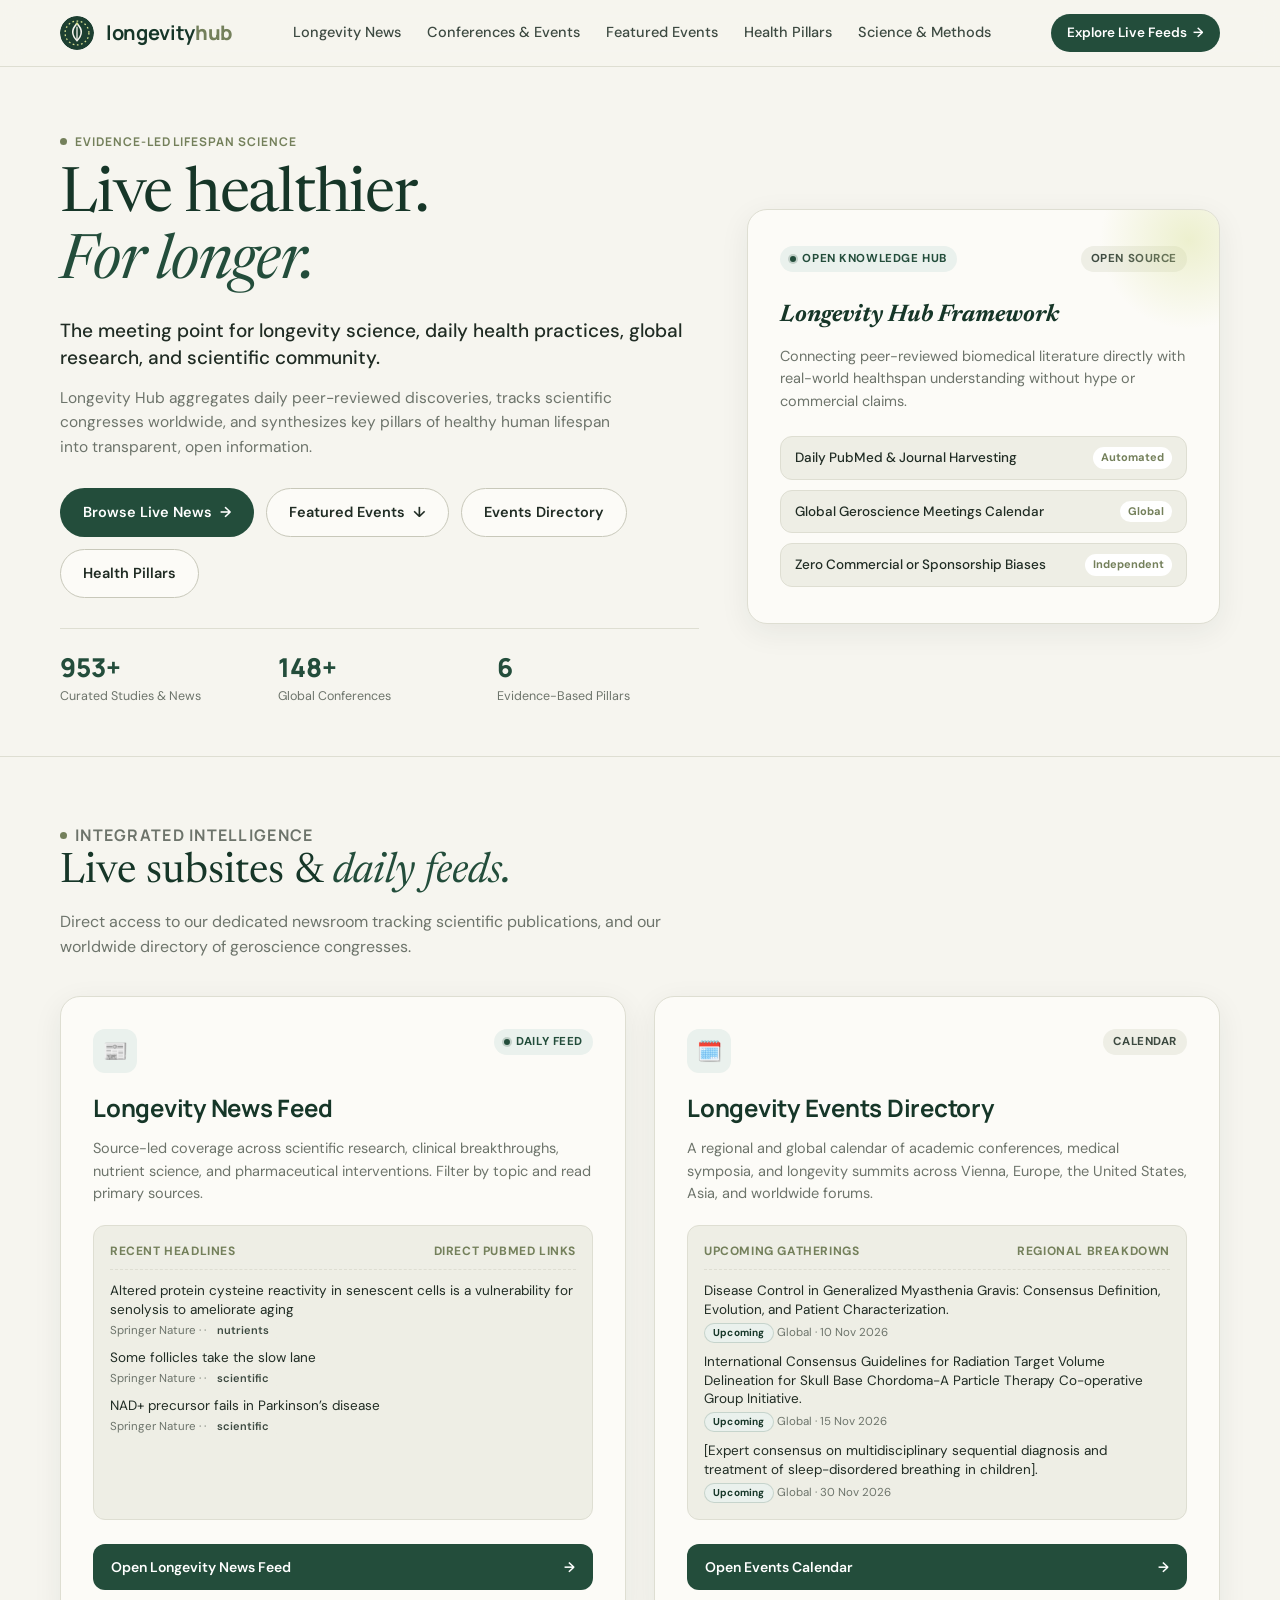
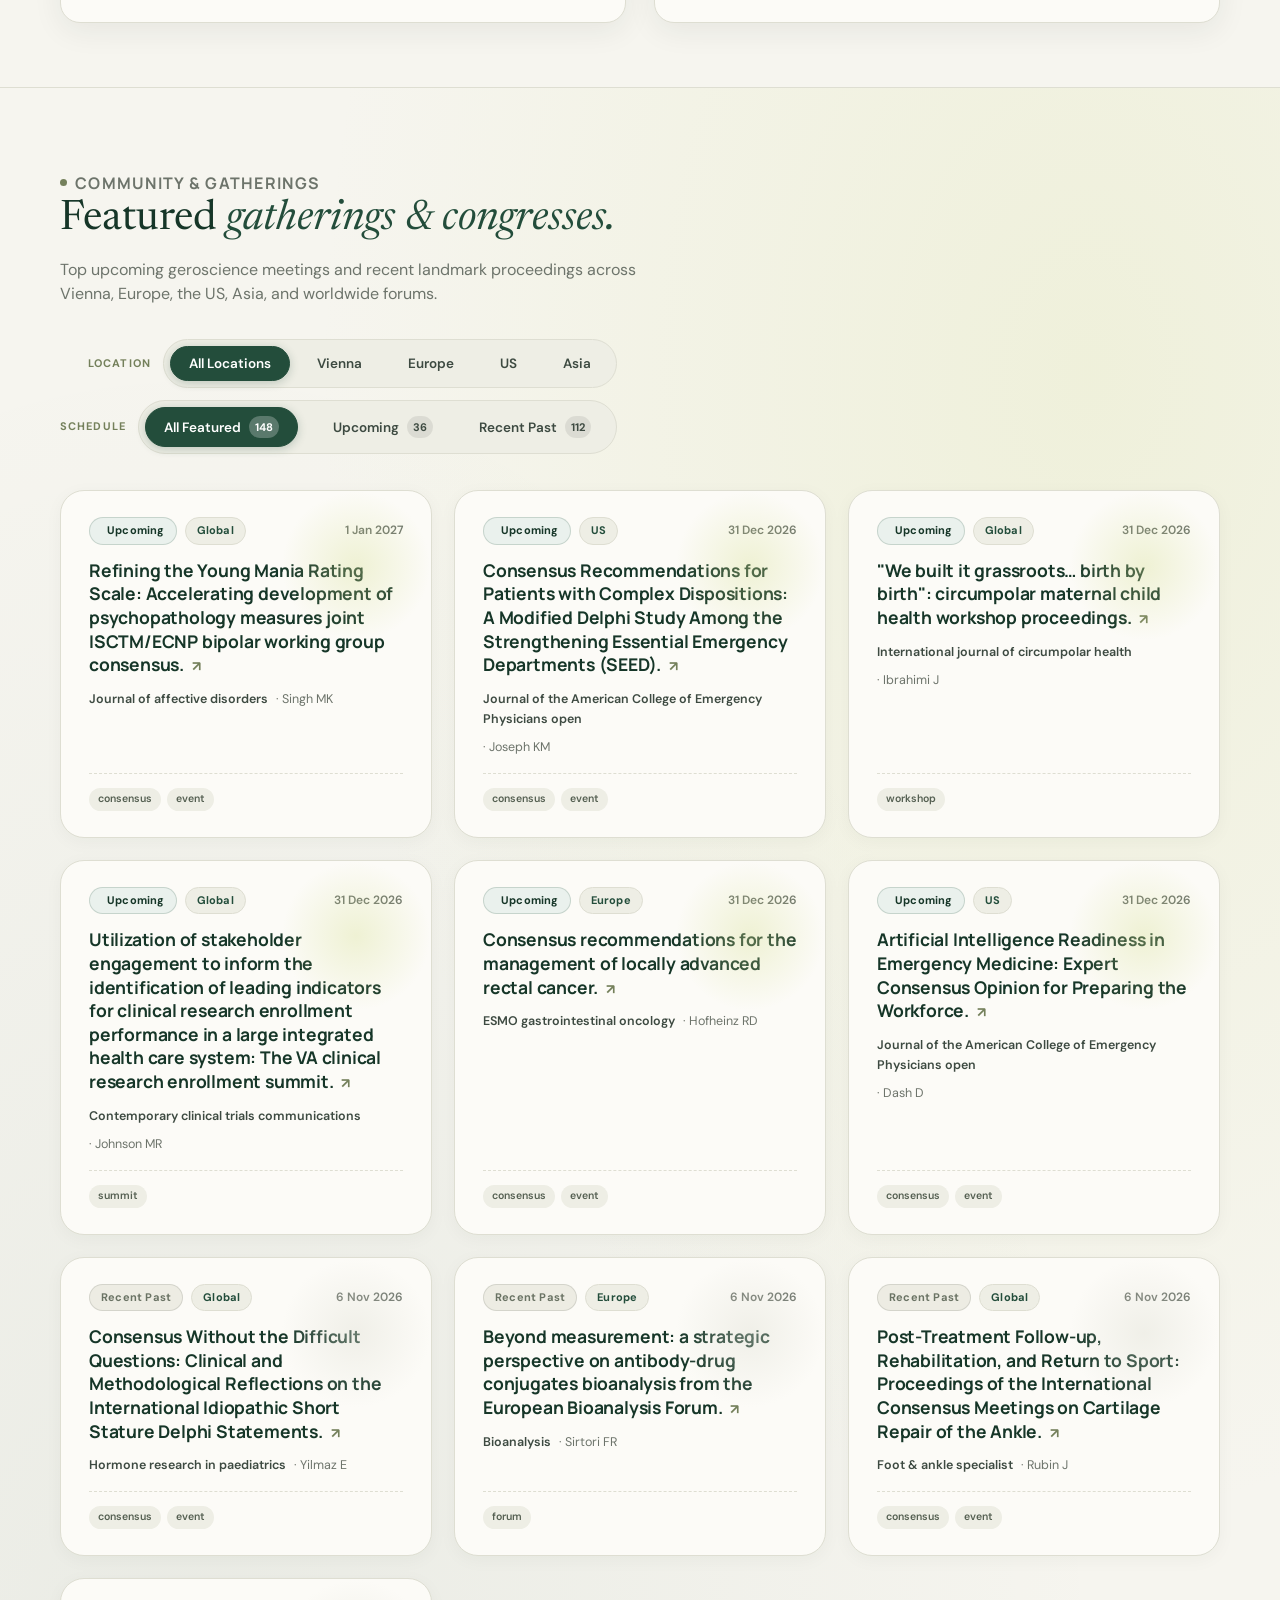
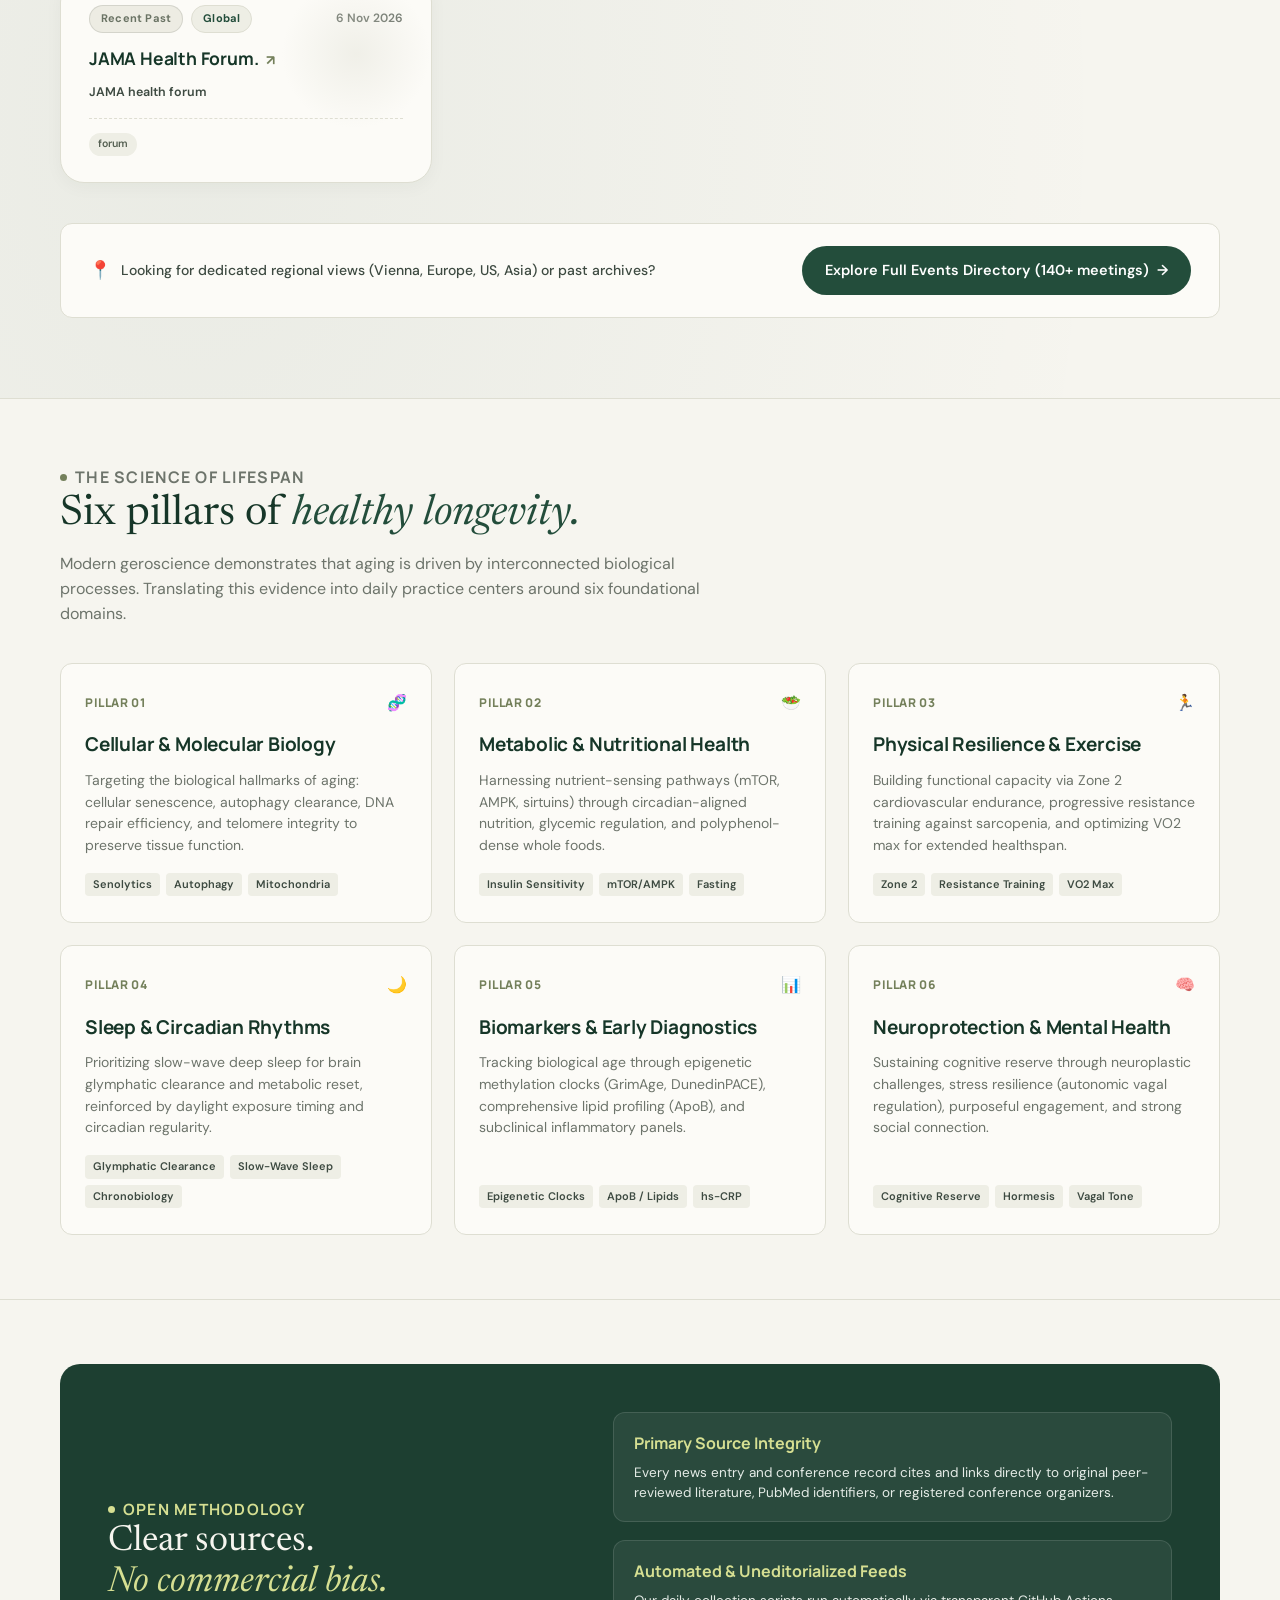
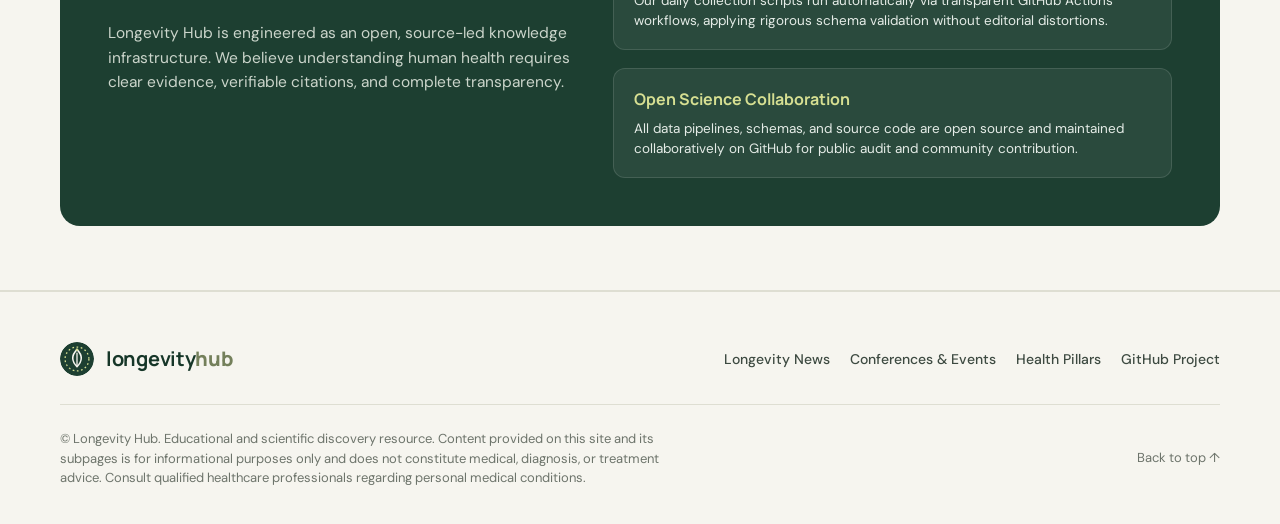
==== commit 1b2de21e: "Add location selector to featured gatherings and sanitize HTML tags in titles" ====
--- a/public/index.html
+++ b/public/index.html
@@ -179,21 +179,49 @@
               <p>Top upcoming geroscience meetings and recent landmark proceedings across Vienna, Europe, the US, Asia, and worldwide forums.</p>
             </div>
 
-            <!-- Reactive Filter Pills -->
-            <div class="bubble-filters" role="group" aria-label="Filter featured events">
-              <button class="bubble-filter-btn is-active" type="button" data-bubble-filter="all" aria-pressed="true">
-                <span>All Featured</span>
-                <span class="filter-count" id="count-all">10</span>
-              </button>
-              <button class="bubble-filter-btn" type="button" data-bubble-filter="upcoming" aria-pressed="false">
-                <span class="pulse-dot"></span>
-                <span>Upcoming</span>
-                <span class="filter-count" id="count-upcoming">6</span>
-              </button>
-              <button class="bubble-filter-btn" type="button" data-bubble-filter="past" aria-pressed="false">
-                <span>Recent Past</span>
-                <span class="filter-count" id="count-past">4</span>
-              </button>
+            <!-- Visible Location & Schedule Selectors -->
+            <div class="featured-controls">
+              <!-- Location Filter Selector -->
+              <div class="featured-filter-row">
+                <span class="featured-filter-label">Location</span>
+                <div class="bubble-filters bubble-location-filters" role="group" aria-label="Filter featured events by location">
+                  <button class="bubble-filter-btn is-active" type="button" data-bubble-location="all" aria-pressed="true">
+                    <span>All Locations</span>
+                  </button>
+                  <button class="bubble-filter-btn" type="button" data-bubble-location="vienna" aria-pressed="false">
+                    <span>Vienna</span>
+                  </button>
+                  <button class="bubble-filter-btn" type="button" data-bubble-location="europe" aria-pressed="false">
+                    <span>Europe</span>
+                  </button>
+                  <button class="bubble-filter-btn" type="button" data-bubble-location="us" aria-pressed="false">
+                    <span>US</span>
+                  </button>
+                  <button class="bubble-filter-btn" type="button" data-bubble-location="asia" aria-pressed="false">
+                    <span>Asia</span>
+                  </button>
+                </div>
+              </div>
+
+              <!-- Schedule Filter Selector -->
+              <div class="featured-filter-row">
+                <span class="featured-filter-label">Schedule</span>
+                <div class="bubble-filters bubble-timeframe-filters" role="group" aria-label="Filter featured events by schedule">
+                  <button class="bubble-filter-btn is-active" type="button" data-bubble-filter="all" aria-pressed="true">
+                    <span>All Featured</span>
+                    <span class="filter-count" id="count-all">10</span>
+                  </button>
+                  <button class="bubble-filter-btn" type="button" data-bubble-filter="upcoming" aria-pressed="false">
+                    <span class="pulse-dot"></span>
+                    <span>Upcoming</span>
+                    <span class="filter-count" id="count-upcoming">6</span>
+                  </button>
+                  <button class="bubble-filter-btn" type="button" data-bubble-filter="past" aria-pressed="false">
+                    <span>Recent Past</span>
+                    <span class="filter-count" id="count-past">4</span>
+                  </button>
+                </div>
+              </div>
             </div>
           </div>
 
--- a/public/styles.css
+++ b/public/styles.css
@@ -810,6 +810,32 @@
   max-width: 620px;
 }
 
+/* Controls: Visible Location & Timeframe Selectors */
+.featured-controls {
+  display: flex;
+  flex-direction: column;
+  align-items: flex-end;
+  gap: 12px;
+}
+
+.featured-filter-row {
+  display: flex;
+  align-items: center;
+  gap: 12px;
+  flex-wrap: wrap;
+}
+
+.featured-filter-label {
+  font-family: var(--sans);
+  font-size: 11px;
+  font-weight: 700;
+  text-transform: uppercase;
+  letter-spacing: 0.1em;
+  color: var(--moss);
+  min-width: 60px;
+  text-align: right;
+}
+
 /* Reactive Filter Pills */
 .bubble-filters {
   display: inline-flex;
@@ -892,6 +918,27 @@
   font-weight: 500;
 }
 
+.bubbles-empty {
+  grid-column: 1 / -1;
+  display: flex;
+  flex-direction: column;
+  align-items: center;
+  justify-content: center;
+  gap: 14px;
+  padding: 48px 24px;
+  border-radius: var(--radius-lg);
+  border: 1px dashed var(--line);
+  background: var(--paper-card);
+  color: var(--muted);
+  text-align: center;
+}
+
+.bubbles-empty p {
+  margin: 0;
+  font-size: 15px;
+  color: var(--ink-light);
+}
+
 .bubble-spinner {
   color: var(--moss);
   font-size: 20px;
@@ -1102,9 +1149,28 @@
     gap: 18px;
   }
   
+  .featured-controls {
+    width: 100%;
+    align-items: flex-start;
+    gap: 14px;
+  }
+  
+  .featured-filter-row {
+    width: 100%;
+    flex-direction: column;
+    align-items: flex-start;
+    gap: 6px;
+  }
+
+  .featured-filter-label {
+    text-align: left;
+    min-width: unset;
+  }
+  
   .bubble-filters {
     width: 100%;
-    justify-content: space-between;
+    flex-wrap: wrap;
+    justify-content: flex-start;
   }
   
   .featured-events-foot {
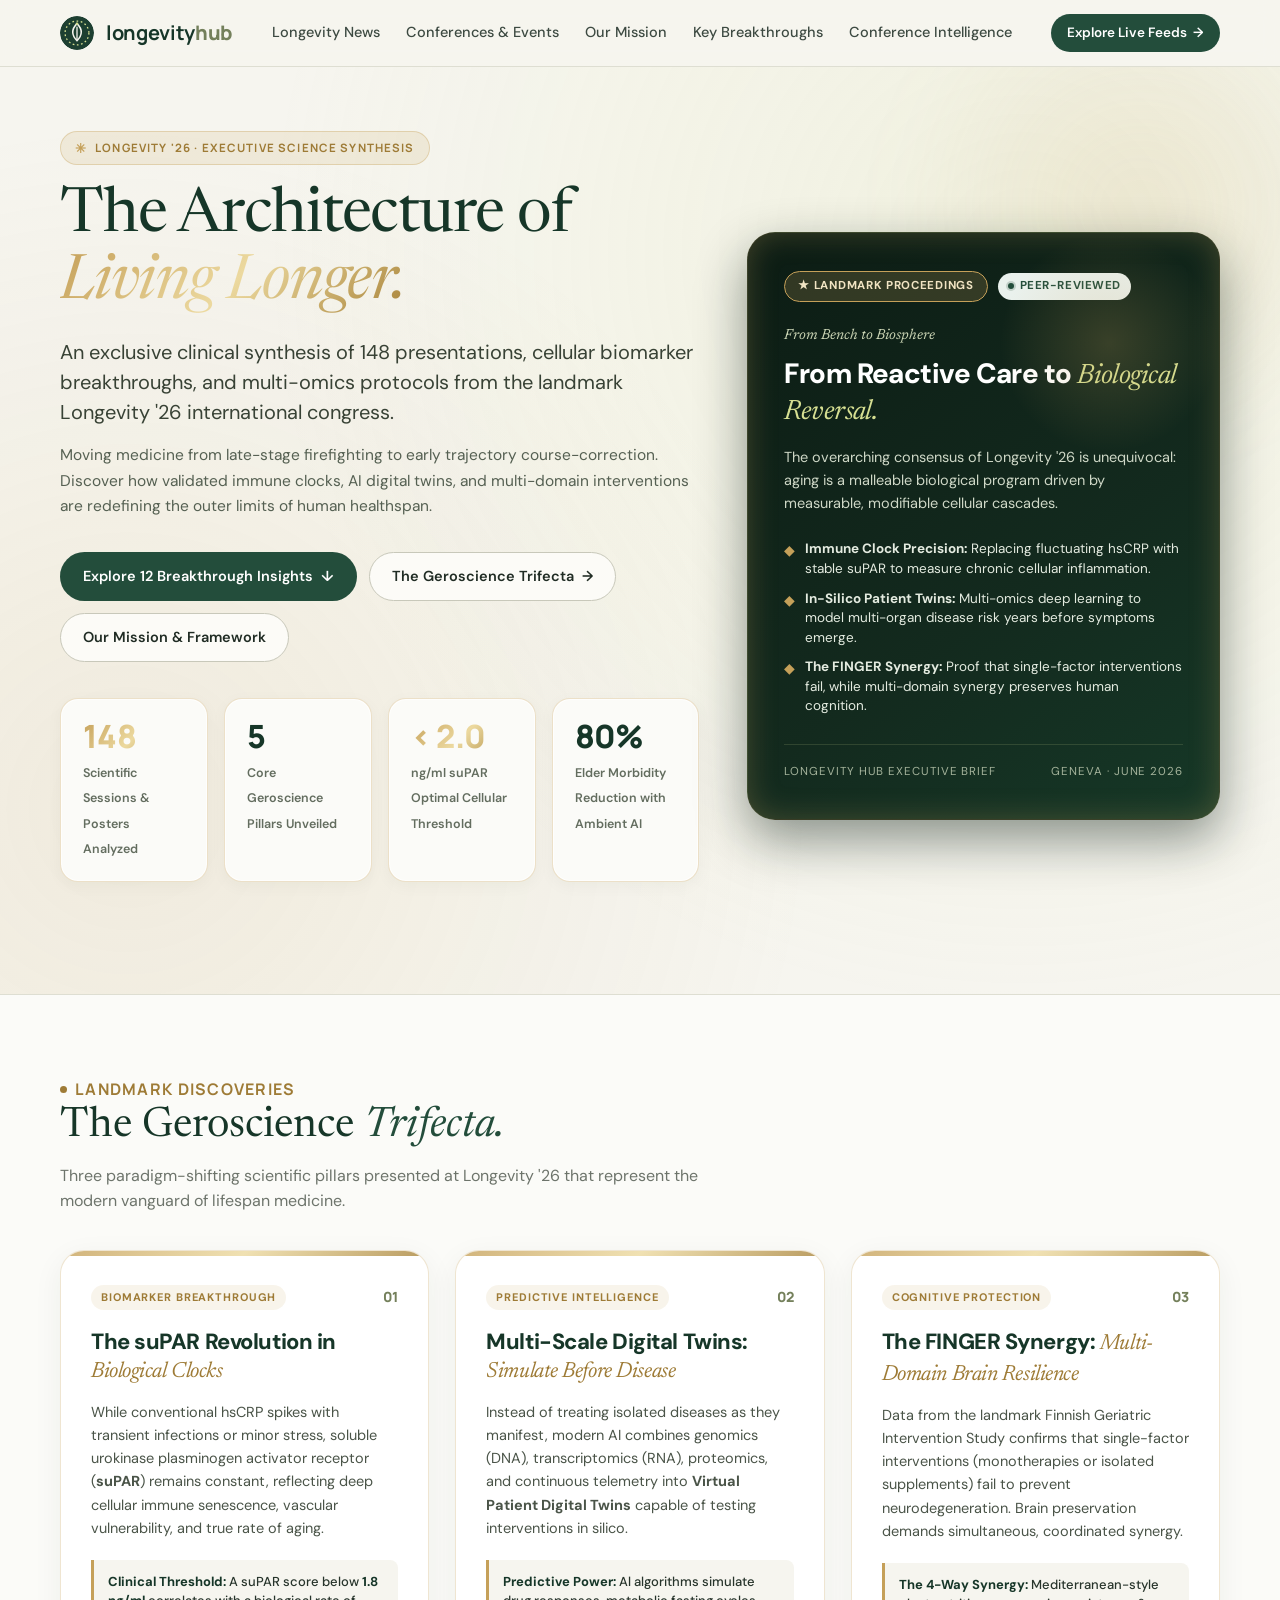
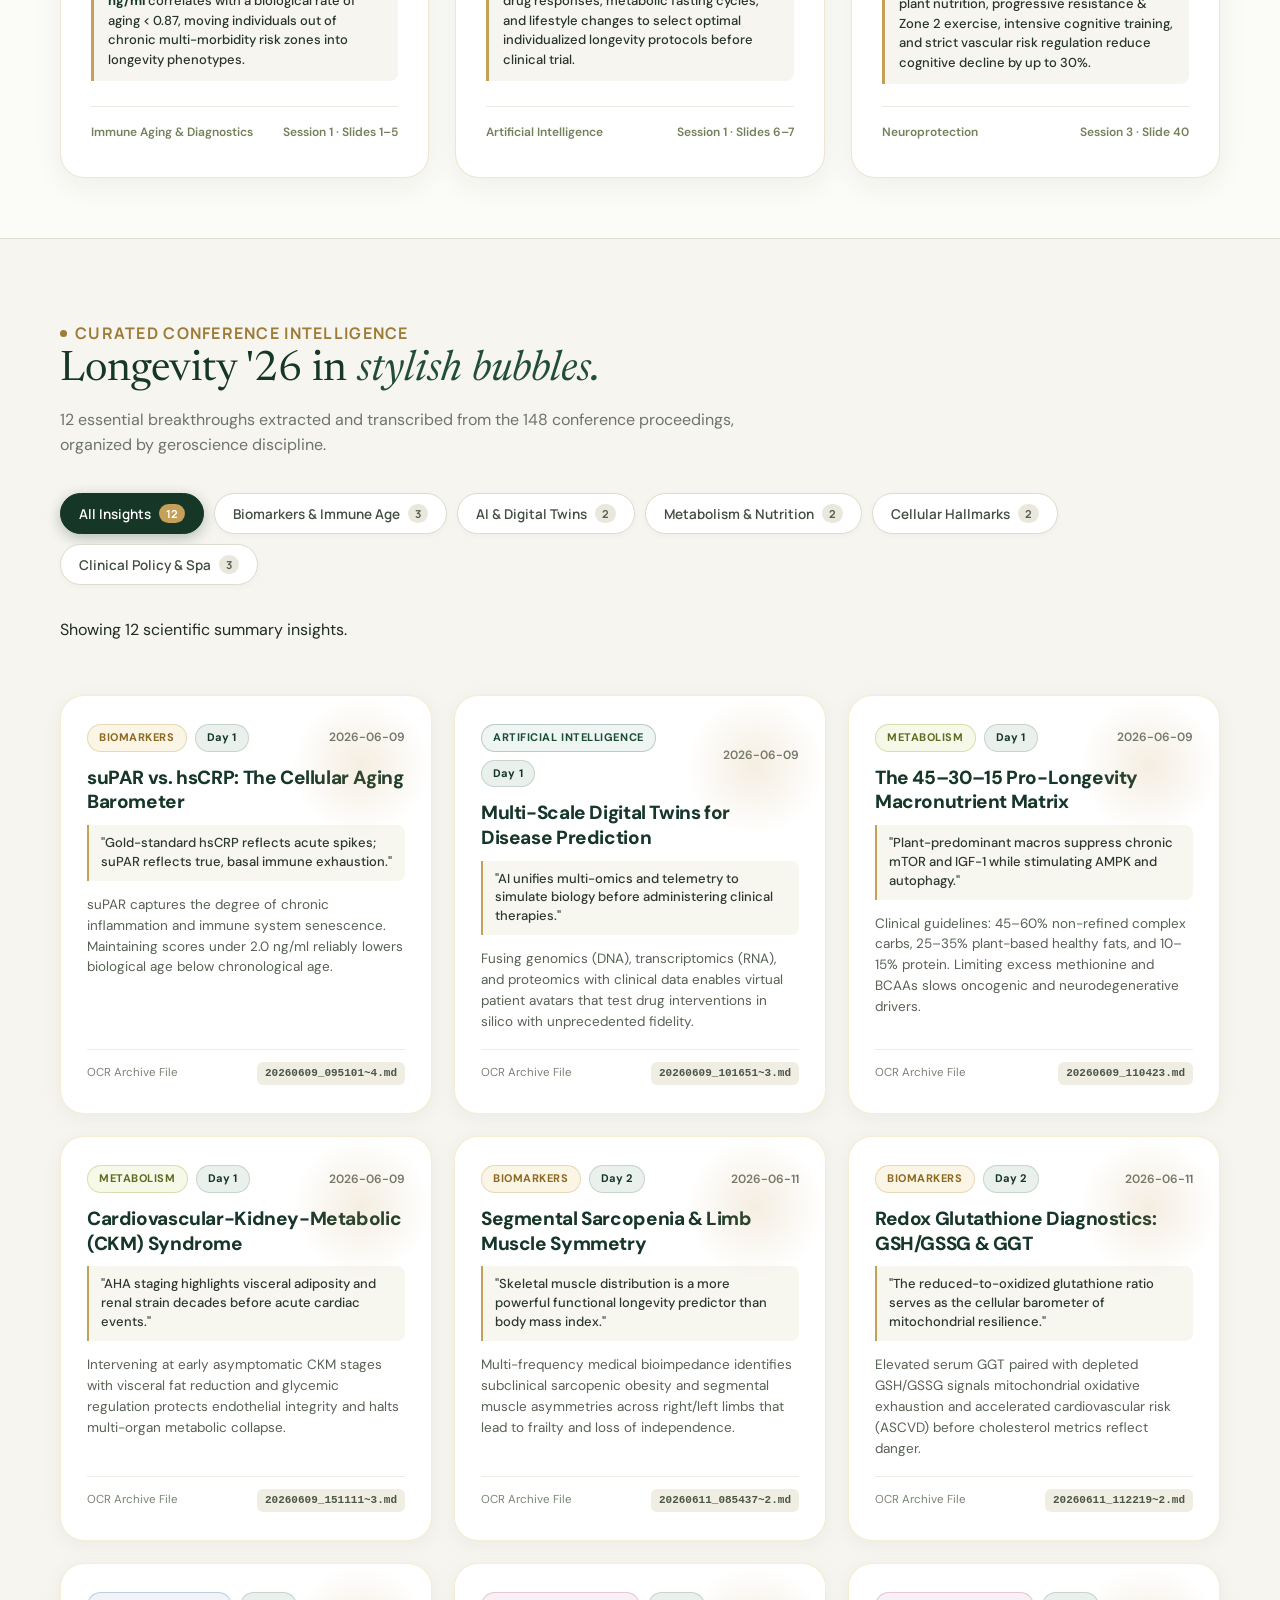
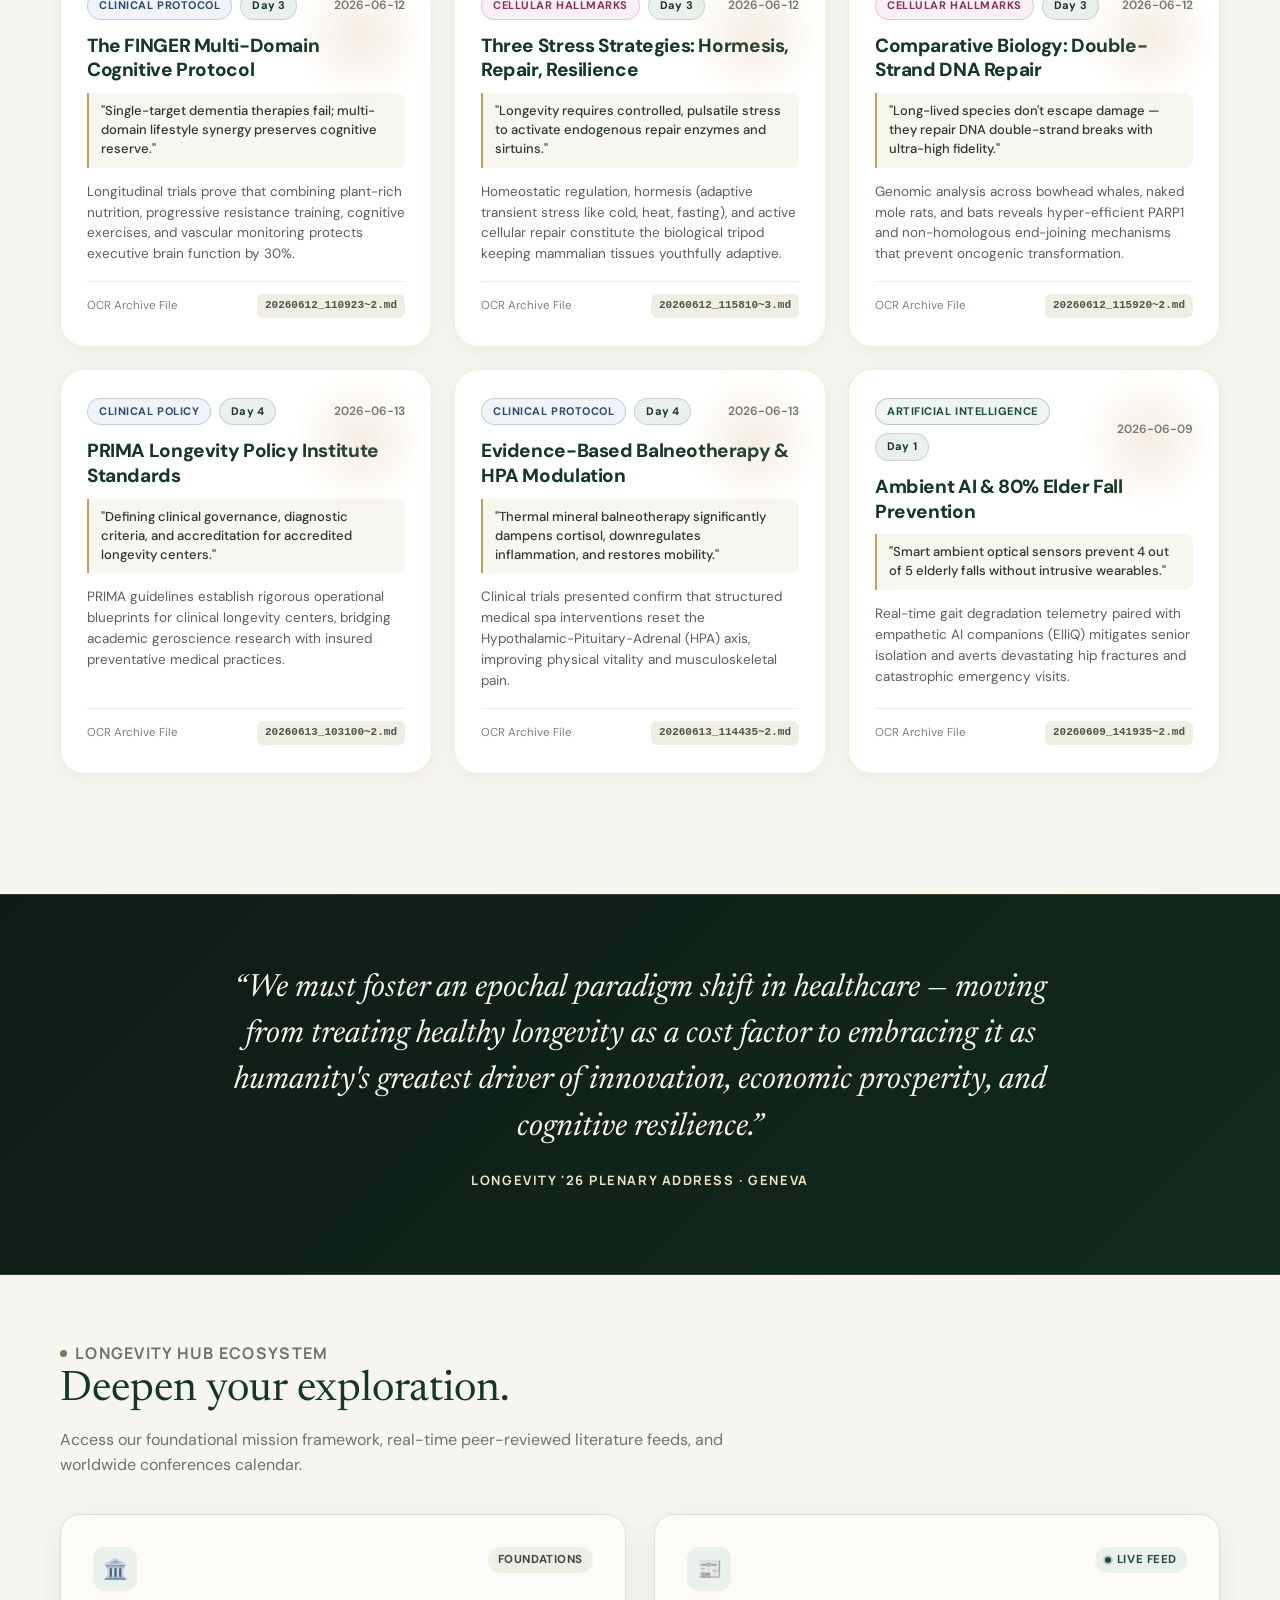
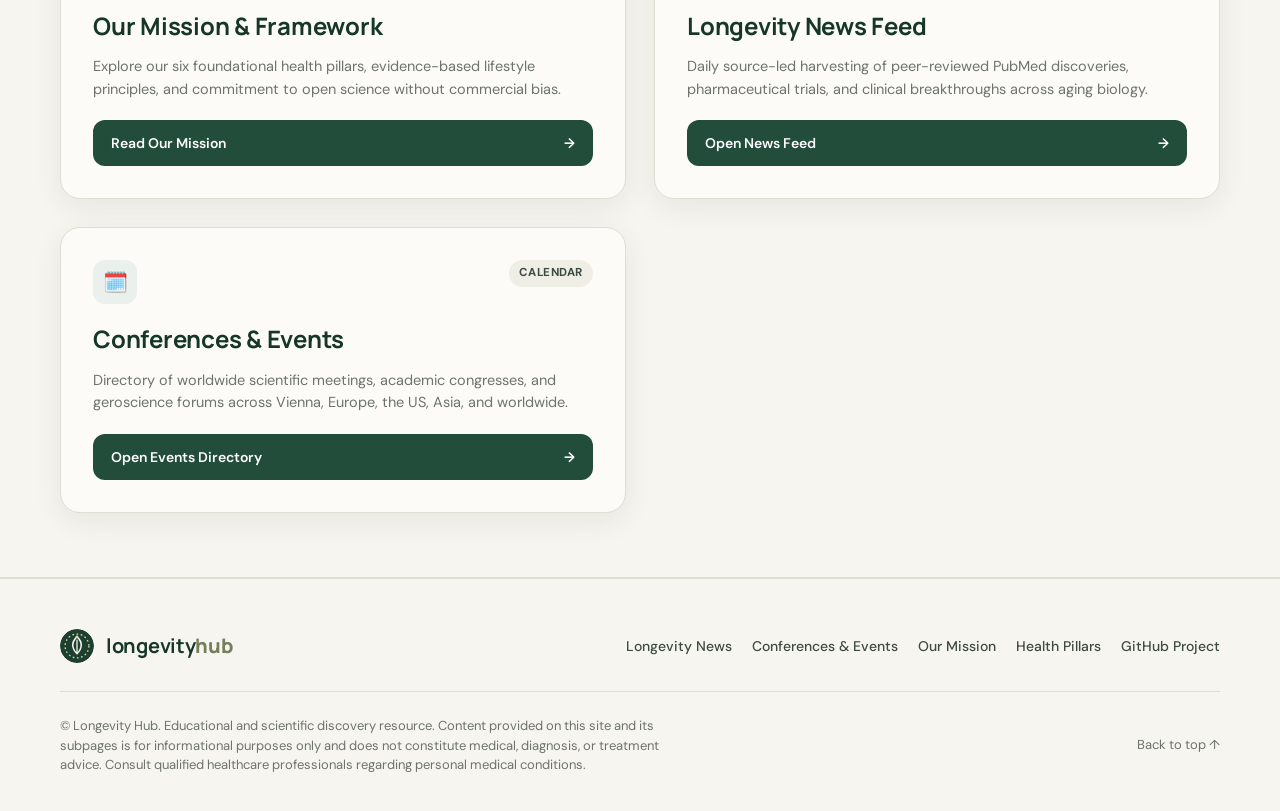
==== commit a99f68bf: "Add Longevity '26 OCR archive, create highline luxury landing page, and move original home to our mi" ====
--- a/public/index.html
+++ b/public/index.html
@@ -3,15 +3,16 @@
   <head>
     <meta charset="utf-8">
     <meta name="viewport" content="width=device-width, initial-scale=1">
-    <meta name="theme-color" content="#f6f5ef">
+    <meta name="theme-color" content="#1d3f31">
     <meta
       name="description"
-      content="Longevity Hub — An open, source-led portal uniting geroscience, longevity research news, global scientific conferences, and evidence-based health pillars."
+      content="Longevity Hub — Executive intelligence, clinical breakthroughs, and multi-omics insights from the landmark Longevity '26 global gathering."
     >
     <title>Longevity Hub — Science, Gatherings &amp; Discoveries for a Healthier Lifespan</title>
     <link rel="icon" href="./favicon.svg" type="image/svg+xml">
     <link rel="stylesheet" href="./styles.css">
-    <script src="./hub.js" defer></script>
+    <link rel="stylesheet" href="./landing.css">
+    <script src="./landing.js" defer></script>
   </head>
   <body>
     <a class="skip-link" href="#main">Skip to content</a>
@@ -34,9 +35,9 @@
         <nav class="primary-nav" aria-label="Main navigation">
           <a href="./news/">Longevity News</a>
           <a href="./events/">Conferences &amp; Events</a>
-          <a href="#featured-events">Featured Events</a>
-          <a href="#pillars">Health Pillars</a>
-          <a href="#principles">Science &amp; Methods</a>
+          <a href="./mission/">Our Mission</a>
+          <a href="#highlines">Key Breakthroughs</a>
+          <a href="#intelligence">Conference Intelligence</a>
         </nav>
 
         <a class="header-cta" href="./news/">Explore Live Feeds <span aria-hidden="true">→</span></a>
@@ -44,97 +45,555 @@
     </header>
 
     <main id="main">
-      <!-- Hero Section -->
-      <section class="hero-section" aria-labelledby="hero-title">
+      <!-- Luxury Hero Section -->
+      <section class="landing-hero" aria-labelledby="hero-title">
         <div class="shell hero-grid">
           <div class="hero-copy">
-            <p class="eyebrow"><span class="eyebrow-dot"></span> Evidence-Led Lifespan Science</p>
-            <h1 id="hero-title">Live healthier.<br><em>For longer.</em></h1>
-            <p class="hero-lede">The meeting point for longevity science, daily health practices, global research, and scientific community.</p>
-            <p class="hero-desc">Longevity Hub aggregates daily peer-reviewed discoveries, tracks scientific congresses worldwide, and synthesizes key pillars of healthy human lifespan into transparent, open information.</p>
+            <div class="landing-eyebrow">
+              <span class="spark-icon" aria-hidden="true">✳</span>
+              <span>Longevity '26 · Executive Science Synthesis</span>
+            </div>
+            <h1 class="landing-title" id="hero-title">
+              The Architecture of<br><em>Living Longer.</em>
+            </h1>
+            <p class="landing-lede">
+              An exclusive clinical synthesis of 148 presentations, cellular biomarker breakthroughs, and multi-omics protocols from the landmark Longevity '26 international congress.
+            </p>
+            <p class="landing-desc">
+              Moving medicine from late-stage firefighting to early trajectory course-correction. Discover how validated immune clocks, AI digital twins, and multi-domain interventions are redefining the outer limits of human healthspan.
+            </p>
 
             <div class="hero-actions">
-              <a class="button button-primary" href="./news/">Browse Live News <span aria-hidden="true">→</span></a>
-              <a class="button button-secondary" href="#featured-events">Featured Events <span aria-hidden="true">↓</span></a>
-              <a class="button button-secondary" href="./events/">Events Directory</a>
-              <a class="button button-secondary" href="#pillars">Health Pillars</a>
+              <a class="button button-primary" href="#intelligence">
+                Explore 12 Breakthrough Insights <span aria-hidden="true">↓</span>
+              </a>
+              <a class="button button-secondary" href="#highlines">
+                The Geroscience Trifecta <span aria-hidden="true">→</span>
+              </a>
+              <a class="button button-secondary" href="./mission/">
+                Our Mission &amp; Framework
+              </a>
             </div>
 
-            <div class="hero-metrics">
-              <div class="metric-item">
-                <span class="number" id="metric-news-count">100+</span>
-                <span class="label">Curated Studies &amp; News</span>
-              </div>
-              <div class="metric-item">
-                <span class="number" id="metric-events-count">40+</span>
-                <span class="label">Global Conferences</span>
-              </div>
-              <div class="metric-item">
-                <span class="number">6</span>
-                <span class="label">Evidence-Based Pillars</span>
+            <!-- Luxury Stat Ribbon -->
+            <div class="luxury-stats-grid">
+              <div class="luxury-stat-card">
+                <span class="stat-number stat-gold-accent">148</span>
+                <span class="stat-label">Scientific Sessions &amp; Posters Analyzed</span>
+              </div>
+              <div class="luxury-stat-card">
+                <span class="stat-number">5</span>
+                <span class="stat-label">Core Geroscience Pillars Unveiled</span>
+              </div>
+              <div class="luxury-stat-card">
+                <span class="stat-number stat-gold-accent">&lt; 2.0</span>
+                <span class="stat-label">ng/ml suPAR Optimal Cellular Threshold</span>
+              </div>
+              <div class="luxury-stat-card">
+                <span class="stat-number">80%</span>
+                <span class="stat-label">Elder Morbidity Reduction with Ambient AI</span>
               </div>
             </div>
           </div>
 
-          <div class="hero-art-card">
-            <div class="art-badge">
-              <span class="badge badge-live"><span class="pulse-dot"></span> Open Knowledge Hub</span>
-              <span class="badge">Open Source</span>
+          <!-- Highline Showcase Card -->
+          <div class="luxury-showcase-card">
+            <div>
+              <div class="showcase-badge-row">
+                <span class="showcase-pill-gold">★ Landmark Proceedings</span>
+                <span class="badge badge-live"><span class="pulse-dot"></span> Peer-Reviewed</span>
+              </div>
+              <p class="showcase-kicker">From Bench to Biosphere</p>
+              <h2 class="showcase-heading">
+                From Reactive Care to <em>Biological Reversal.</em>
+              </h2>
+              <p class="showcase-body">
+                The overarching consensus of Longevity '26 is unequivocal: aging is a malleable biological program driven by measurable, modifiable cellular cascades.
+              </p>
+
+              <div class="showcase-keypoints">
+                <div class="showcase-point">
+                  <span class="showcase-point-icon" aria-hidden="true">◆</span>
+                  <span><strong>Immune Clock Precision:</strong> Replacing fluctuating hsCRP with stable suPAR to measure chronic cellular inflammation.</span>
+                </div>
+                <div class="showcase-point">
+                  <span class="showcase-point-icon" aria-hidden="true">◆</span>
+                  <span><strong>In-Silico Patient Twins:</strong> Multi-omics deep learning to model multi-organ disease risk years before symptoms emerge.</span>
+                </div>
+                <div class="showcase-point">
+                  <span class="showcase-point-icon" aria-hidden="true">◆</span>
+                  <span><strong>The FINGER Synergy:</strong> Proof that single-factor interventions fail, while multi-domain synergy preserves human cognition.</span>
+                </div>
+              </div>
             </div>
-            <h3 class="art-title">Longevity Hub Framework</h3>
-            <p class="art-p">Connecting peer-reviewed biomedical literature directly with real-world healthspan understanding without hype or commercial claims.</p>
-
-            <div class="art-pills">
-              <div class="art-pill">
-                <span>Daily PubMed &amp; Journal Harvesting</span>
-                <span class="pill-tag">Automated</span>
-              </div>
-              <div class="art-pill">
-                <span>Global Geroscience Meetings Calendar</span>
-                <span class="pill-tag">Global</span>
-              </div>
-              <div class="art-pill">
-                <span>Zero Commercial or Sponsorship Biases</span>
-                <span class="pill-tag">Independent</span>
-              </div>
+
+            <div class="showcase-footer">
+              <span>Longevity Hub Executive Brief</span>
+              <span>Geneva · June 2026</span>
             </div>
           </div>
         </div>
       </section>
 
-      <!-- Integrated Subsites Showcase -->
+      <!-- The Geroscience Trifecta (Highline Features) -->
+      <section class="section-highlines" id="highlines" aria-labelledby="highlines-title">
+        <div class="shell">
+          <div class="section-head">
+            <p class="eyebrow" style="color: var(--gold-dark);"><span class="eyebrow-dot" style="background: var(--gold-dark);"></span> Landmark Discoveries</p>
+            <h2 id="highlines-title">The Geroscience <em>Trifecta.</em></h2>
+            <p>Three paradigm-shifting scientific pillars presented at Longevity '26 that represent the modern vanguard of lifespan medicine.</p>
+          </div>
+
+          <div class="trifecta-grid">
+            <!-- Trifecta 1: suPAR -->
+            <article class="trifecta-card">
+              <div>
+                <div class="trifecta-top">
+                  <span class="trifecta-tag">Biomarker Breakthrough</span>
+                  <span class="trifecta-num">01</span>
+                </div>
+                <h3 class="trifecta-title">The suPAR Revolution in <em>Biological Clocks</em></h3>
+                <p class="trifecta-body">
+                  While conventional hsCRP spikes with transient infections or minor stress, soluble urokinase plasminogen activator receptor (<strong>suPAR</strong>) remains constant, reflecting deep cellular immune senescence, vascular vulnerability, and true rate of aging.
+                </p>
+                <div class="trifecta-highlight-box">
+                  <strong>Clinical Threshold:</strong> A suPAR score below <strong>1.8 ng/ml</strong> correlates with a biological rate of aging &lt; 0.87, moving individuals out of chronic multi-morbidity risk zones into longevity phenotypes.
+                </div>
+              </div>
+              <div class="trifecta-foot">
+                <span>Immune Aging &amp; Diagnostics</span>
+                <span>Session 1 · Slides 1–5</span>
+              </div>
+            </article>
+
+            <!-- Trifecta 2: Digital Twins -->
+            <article class="trifecta-card">
+              <div>
+                <div class="trifecta-top">
+                  <span class="trifecta-tag">Predictive Intelligence</span>
+                  <span class="trifecta-num">02</span>
+                </div>
+                <h3 class="trifecta-title">Multi-Scale Digital Twins: <em>Simulate Before Disease</em></h3>
+                <p class="trifecta-body">
+                  Instead of treating isolated diseases as they manifest, modern AI combines genomics (DNA), transcriptomics (RNA), proteomics, and continuous telemetry into <strong>Virtual Patient Digital Twins</strong> capable of testing interventions in silico.
+                </p>
+                <div class="trifecta-highlight-box">
+                  <strong>Predictive Power:</strong> Al algorithms simulate drug responses, metabolic fasting cycles, and lifestyle changes to select optimal individualized longevity protocols before clinical trial.
+                </div>
+              </div>
+              <div class="trifecta-foot">
+                <span>Artificial Intelligence</span>
+                <span>Session 1 · Slides 6–7</span>
+              </div>
+            </article>
+
+            <!-- Trifecta 3: FINGER Synergy -->
+            <article class="trifecta-card">
+              <div>
+                <div class="trifecta-top">
+                  <span class="trifecta-tag">Cognitive Protection</span>
+                  <span class="trifecta-num">03</span>
+                </div>
+                <h3 class="trifecta-title">The FINGER Synergy: <em>Multi-Domain Brain Resilience</em></h3>
+                <p class="trifecta-body">
+                  Data from the landmark Finnish Geriatric Intervention Study confirms that single-factor interventions (monotherapies or isolated supplements) fail to prevent neurodegeneration. Brain preservation demands simultaneous, coordinated synergy.
+                </p>
+                <div class="trifecta-highlight-box">
+                  <strong>The 4-Way Synergy:</strong> Mediterranean-style plant nutrition, progressive resistance &amp; Zone 2 exercise, intensive cognitive training, and strict vascular risk regulation reduce cognitive decline by up to 30%.
+                </div>
+              </div>
+              <div class="trifecta-foot">
+                <span>Neuroprotection</span>
+                <span>Session 3 · Slide 40</span>
+              </div>
+            </article>
+          </div>
+        </div>
+      </section>
+
+      <!-- Interactive Conference Summary Bubbles Section -->
+      <section class="section-summary-bubbles" id="intelligence" aria-labelledby="intelligence-title">
+        <div class="shell">
+          <div class="section-head">
+            <p class="eyebrow" style="color: var(--gold-dark);"><span class="eyebrow-dot" style="background: var(--gold-dark);"></span> Curated Conference Intelligence</p>
+            <h2 id="intelligence-title">Longevity '26 in <em>stylish bubbles.</em></h2>
+            <p>12 essential breakthroughs extracted and transcribed from the 148 conference proceedings, organized by geroscience discipline.</p>
+          </div>
+
+          <!-- Category Filter Bar -->
+          <div class="summary-filter-bar" aria-label="Filter insights by discipline">
+            <div class="summary-filter-options" role="group" aria-label="Discipline filter">
+              <button class="summary-filter-btn is-active" type="button" data-summary-category="all" aria-pressed="true">
+                <span>All Insights</span>
+                <span class="filter-count-badge">12</span>
+              </button>
+              <button class="summary-filter-btn" type="button" data-summary-category="biomarkers" aria-pressed="false">
+                <span>Biomarkers &amp; Immune Age</span>
+                <span class="filter-count-badge">3</span>
+              </button>
+              <button class="summary-filter-btn" type="button" data-summary-category="ai" aria-pressed="false">
+                <span>AI &amp; Digital Twins</span>
+                <span class="filter-count-badge">2</span>
+              </button>
+              <button class="summary-filter-btn" type="button" data-summary-category="nutrition" aria-pressed="false">
+                <span>Metabolism &amp; Nutrition</span>
+                <span class="filter-count-badge">2</span>
+              </button>
+              <button class="summary-filter-btn" type="button" data-summary-category="hallmarks" aria-pressed="false">
+                <span>Cellular Hallmarks</span>
+                <span class="filter-count-badge">2</span>
+              </button>
+              <button class="summary-filter-btn" type="button" data-summary-category="clinical" aria-pressed="false">
+                <span>Clinical Policy &amp; Spa</span>
+                <span class="filter-count-badge">3</span>
+              </button>
+            </div>
+            <p class="sr-only" id="summary-filter-status" aria-live="polite">Showing 12 scientific summary insights.</p>
+          </div>
+
+          <!-- The Stylish Bubbles Grid -->
+          <div class="events-bubble-grid" id="summary-bubbles-container">
+            <!-- Bubble 1: suPAR vs hsCRP -->
+            <article class="luxury-bubble" data-category="biomarkers">
+              <div>
+                <div class="bubble-top">
+                  <div class="bubble-badges">
+                    <span class="bubble-category-pill pill-biomarkers">Biomarkers</span>
+                    <span class="bubble-pill bubble-pill-upcoming">Day 1</span>
+                  </div>
+                  <span class="bubble-date">2026-06-09</span>
+                </div>
+                <h3 class="bubble-headline">suPAR vs. hsCRP: The Cellular Aging Barometer</h3>
+                <div class="bubble-quote-callout">
+                  "Gold-standard hsCRP reflects acute spikes; suPAR reflects true, basal immune exhaustion."
+                </div>
+                <p class="bubble-evidence-text">
+                  suPAR captures the degree of chronic inflammation and immune system senescence. Maintaining scores under 2.0 ng/ml reliably lowers biological age below chronological age.
+                </p>
+              </div>
+              <div class="bubble-slide-meta">
+                <span>OCR Archive File</span>
+                <span class="slide-ref-badge">20260609_095101~4.md</span>
+              </div>
+            </article>
+
+            <!-- Bubble 2: Digital Twins -->
+            <article class="luxury-bubble" data-category="ai">
+              <div>
+                <div class="bubble-top">
+                  <div class="bubble-badges">
+                    <span class="bubble-category-pill pill-ai">Artificial Intelligence</span>
+                    <span class="bubble-pill bubble-pill-upcoming">Day 1</span>
+                  </div>
+                  <span class="bubble-date">2026-06-09</span>
+                </div>
+                <h3 class="bubble-headline">Multi-Scale Digital Twins for Disease Prediction</h3>
+                <div class="bubble-quote-callout">
+                  "AI unifies multi-omics and telemetry to simulate biology before administering clinical therapies."
+                </div>
+                <p class="bubble-evidence-text">
+                  Fusing genomics (DNA), transcriptomics (RNA), and proteomics with clinical data enables virtual patient avatars that test drug interventions in silico with unprecedented fidelity.
+                </p>
+              </div>
+              <div class="bubble-slide-meta">
+                <span>OCR Archive File</span>
+                <span class="slide-ref-badge">20260609_101651~3.md</span>
+              </div>
+            </article>
+
+            <!-- Bubble 3: Macronutrient Ratio -->
+            <article class="luxury-bubble" data-category="nutrition">
+              <div>
+                <div class="bubble-top">
+                  <div class="bubble-badges">
+                    <span class="bubble-category-pill pill-nutrition">Metabolism</span>
+                    <span class="bubble-pill bubble-pill-upcoming">Day 1</span>
+                  </div>
+                  <span class="bubble-date">2026-06-09</span>
+                </div>
+                <h3 class="bubble-headline">The 45–30–15 Pro-Longevity Macronutrient Matrix</h3>
+                <div class="bubble-quote-callout">
+                  "Plant-predominant macros suppress chronic mTOR and IGF-1 while stimulating AMPK and autophagy."
+                </div>
+                <p class="bubble-evidence-text">
+                  Clinical guidelines: 45–60% non-refined complex carbs, 25–35% plant-based healthy fats, and 10–15% protein. Limiting excess methionine and BCAAs slows oncogenic and neurodegenerative drivers.
+                </p>
+              </div>
+              <div class="bubble-slide-meta">
+                <span>OCR Archive File</span>
+                <span class="slide-ref-badge">20260609_110423.md</span>
+              </div>
+            </article>
+
+            <!-- Bubble 4: CKM Syndrome -->
+            <article class="luxury-bubble" data-category="nutrition">
+              <div>
+                <div class="bubble-top">
+                  <div class="bubble-badges">
+                    <span class="bubble-category-pill pill-nutrition">Metabolism</span>
+                    <span class="bubble-pill bubble-pill-upcoming">Day 1</span>
+                  </div>
+                  <span class="bubble-date">2026-06-09</span>
+                </div>
+                <h3 class="bubble-headline">Cardiovascular-Kidney-Metabolic (CKM) Syndrome</h3>
+                <div class="bubble-quote-callout">
+                  "AHA staging highlights visceral adiposity and renal strain decades before acute cardiac events."
+                </div>
+                <p class="bubble-evidence-text">
+                  Intervening at early asymptomatic CKM stages with visceral fat reduction and glycemic regulation protects endothelial integrity and halts multi-organ metabolic collapse.
+                </p>
+              </div>
+              <div class="bubble-slide-meta">
+                <span>OCR Archive File</span>
+                <span class="slide-ref-badge">20260609_151111~3.md</span>
+              </div>
+            </article>
+
+            <!-- Bubble 5: Tanita Sarcopenia -->
+            <article class="luxury-bubble" data-category="biomarkers">
+              <div>
+                <div class="bubble-top">
+                  <div class="bubble-badges">
+                    <span class="bubble-category-pill pill-biomarkers">Biomarkers</span>
+                    <span class="bubble-pill bubble-pill-upcoming">Day 2</span>
+                  </div>
+                  <span class="bubble-date">2026-06-11</span>
+                </div>
+                <h3 class="bubble-headline">Segmental Sarcopenia &amp; Limb Muscle Symmetry</h3>
+                <div class="bubble-quote-callout">
+                  "Skeletal muscle distribution is a more powerful functional longevity predictor than body mass index."
+                </div>
+                <p class="bubble-evidence-text">
+                  Multi-frequency medical bioimpedance identifies subclinical sarcopenic obesity and segmental muscle asymmetries across right/left limbs that lead to frailty and loss of independence.
+                </p>
+              </div>
+              <div class="bubble-slide-meta">
+                <span>OCR Archive File</span>
+                <span class="slide-ref-badge">20260611_085437~2.md</span>
+              </div>
+            </article>
+
+            <!-- Bubble 6: Redox Glutathione -->
+            <article class="luxury-bubble" data-category="biomarkers">
+              <div>
+                <div class="bubble-top">
+                  <div class="bubble-badges">
+                    <span class="bubble-category-pill pill-biomarkers">Biomarkers</span>
+                    <span class="bubble-pill bubble-pill-upcoming">Day 2</span>
+                  </div>
+                  <span class="bubble-date">2026-06-11</span>
+                </div>
+                <h3 class="bubble-headline">Redox Glutathione Diagnostics: GSH/GSSG &amp; GGT</h3>
+                <div class="bubble-quote-callout">
+                  "The reduced-to-oxidized glutathione ratio serves as the cellular barometer of mitochondrial resilience."
+                </div>
+                <p class="bubble-evidence-text">
+                  Elevated serum GGT paired with depleted GSH/GSSG signals mitochondrial oxidative exhaustion and accelerated cardiovascular risk (ASCVD) before cholesterol metrics reflect danger.
+                </p>
+              </div>
+              <div class="bubble-slide-meta">
+                <span>OCR Archive File</span>
+                <span class="slide-ref-badge">20260611_112219~2.md</span>
+              </div>
+            </article>
+
+            <!-- Bubble 7: FINGER Study -->
+            <article class="luxury-bubble" data-category="clinical">
+              <div>
+                <div class="bubble-top">
+                  <div class="bubble-badges">
+                    <span class="bubble-category-pill pill-clinical">Clinical Protocol</span>
+                    <span class="bubble-pill bubble-pill-upcoming">Day 3</span>
+                  </div>
+                  <span class="bubble-date">2026-06-12</span>
+                </div>
+                <h3 class="bubble-headline">The FINGER Multi-Domain Cognitive Protocol</h3>
+                <div class="bubble-quote-callout">
+                  "Single-target dementia therapies fail; multi-domain lifestyle synergy preserves cognitive reserve."
+                </div>
+                <p class="bubble-evidence-text">
+                  Longitudinal trials prove that combining plant-rich nutrition, progressive resistance training, cognitive exercises, and vascular monitoring protects executive brain function by 30%.
+                </p>
+              </div>
+              <div class="bubble-slide-meta">
+                <span>OCR Archive File</span>
+                <span class="slide-ref-badge">20260612_110923~2.md</span>
+              </div>
+            </article>
+
+            <!-- Bubble 8: Stress & Hormesis -->
+            <article class="luxury-bubble" data-category="hallmarks">
+              <div>
+                <div class="bubble-top">
+                  <div class="bubble-badges">
+                    <span class="bubble-category-pill pill-hallmarks">Cellular Hallmarks</span>
+                    <span class="bubble-pill bubble-pill-upcoming">Day 3</span>
+                  </div>
+                  <span class="bubble-date">2026-06-12</span>
+                </div>
+                <h3 class="bubble-headline">Three Stress Strategies: Hormesis, Repair, Resilience</h3>
+                <div class="bubble-quote-callout">
+                  "Longevity requires controlled, pulsatile stress to activate endogenous repair enzymes and sirtuins."
+                </div>
+                <p class="bubble-evidence-text">
+                  Homeostatic regulation, hormesis (adaptive transient stress like cold, heat, fasting), and active cellular repair constitute the biological tripod keeping mammalian tissues youthfully adaptive.
+                </p>
+              </div>
+              <div class="bubble-slide-meta">
+                <span>OCR Archive File</span>
+                <span class="slide-ref-badge">20260612_115810~3.md</span>
+              </div>
+            </article>
+
+            <!-- Bubble 9: DNA Repair in Nature -->
+            <article class="luxury-bubble" data-category="hallmarks">
+              <div>
+                <div class="bubble-top">
+                  <div class="bubble-badges">
+                    <span class="bubble-category-pill pill-hallmarks">Cellular Hallmarks</span>
+                    <span class="bubble-pill bubble-pill-upcoming">Day 3</span>
+                  </div>
+                  <span class="bubble-date">2026-06-12</span>
+                </div>
+                <h3 class="bubble-headline">Comparative Biology: Double-Strand DNA Repair</h3>
+                <div class="bubble-quote-callout">
+                  "Long-lived species don't escape damage — they repair DNA double-strand breaks with ultra-high fidelity."
+                </div>
+                <p class="bubble-evidence-text">
+                  Genomic analysis across bowhead whales, naked mole rats, and bats reveals hyper-efficient PARP1 and non-homologous end-joining mechanisms that prevent oncogenic transformation.
+                </p>
+              </div>
+              <div class="bubble-slide-meta">
+                <span>OCR Archive File</span>
+                <span class="slide-ref-badge">20260612_115920~2.md</span>
+              </div>
+            </article>
+
+            <!-- Bubble 10: PRIMA Policy -->
+            <article class="luxury-bubble" data-category="clinical">
+              <div>
+                <div class="bubble-top">
+                  <div class="bubble-badges">
+                    <span class="bubble-category-pill pill-clinical">Clinical Policy</span>
+                    <span class="bubble-pill bubble-pill-upcoming">Day 4</span>
+                  </div>
+                  <span class="bubble-date">2026-06-13</span>
+                </div>
+                <h3 class="bubble-headline">PRIMA Longevity Policy Institute Standards</h3>
+                <div class="bubble-quote-callout">
+                  "Defining clinical governance, diagnostic criteria, and accreditation for accredited longevity centers."
+                </div>
+                <p class="bubble-evidence-text">
+                  PRIMA guidelines establish rigorous operational blueprints for clinical longevity centers, bridging academic geroscience research with insured preventative medical practices.
+                </p>
+              </div>
+              <div class="bubble-slide-meta">
+                <span>OCR Archive File</span>
+                <span class="slide-ref-badge">20260613_103100~2.md</span>
+              </div>
+            </article>
+
+            <!-- Bubble 11: Balneotherapy -->
+            <article class="luxury-bubble" data-category="clinical">
+              <div>
+                <div class="bubble-top">
+                  <div class="bubble-badges">
+                    <span class="bubble-category-pill pill-clinical">Clinical Protocol</span>
+                    <span class="bubble-pill bubble-pill-upcoming">Day 4</span>
+                  </div>
+                  <span class="bubble-date">2026-06-13</span>
+                </div>
+                <h3 class="bubble-headline">Evidence-Based Balneotherapy &amp; HPA Modulation</h3>
+                <div class="bubble-quote-callout">
+                  "Thermal mineral balneotherapy significantly dampens cortisol, downregulates inflammation, and restores mobility."
+                </div>
+                <p class="bubble-evidence-text">
+                  Clinical trials presented confirm that structured medical spa interventions reset the Hypothalamic-Pituitary-Adrenal (HPA) axis, improving physical vitality and musculoskeletal pain.
+                </p>
+              </div>
+              <div class="bubble-slide-meta">
+                <span>OCR Archive File</span>
+                <span class="slide-ref-badge">20260613_114435~2.md</span>
+              </div>
+            </article>
+
+            <!-- Bubble 12: Ambient AI Falls -->
+            <article class="luxury-bubble" data-category="ai">
+              <div>
+                <div class="bubble-top">
+                  <div class="bubble-badges">
+                    <span class="bubble-category-pill pill-ai">Artificial Intelligence</span>
+                    <span class="bubble-pill bubble-pill-upcoming">Day 1</span>
+                  </div>
+                  <span class="bubble-date">2026-06-09</span>
+                </div>
+                <h3 class="bubble-headline">Ambient AI &amp; 80% Elder Fall Prevention</h3>
+                <div class="bubble-quote-callout">
+                  "Smart ambient optical sensors prevent 4 out of 5 elderly falls without intrusive wearables."
+                </div>
+                <p class="bubble-evidence-text">
+                  Real-time gait degradation telemetry paired with empathetic AI companions (ElliQ) mitigates senior isolation and averts devastating hip fractures and catastrophic emergency visits.
+                </p>
+              </div>
+              <div class="bubble-slide-meta">
+                <span>OCR Archive File</span>
+                <span class="slide-ref-badge">20260609_141935~2.md</span>
+              </div>
+            </article>
+          </div>
+        </div>
+      </section>
+
+      <!-- Epochal Quote Callout Section -->
+      <section class="section-quote" aria-label="Conference Keynote Quote">
+        <div class="shell">
+          <div class="quote-content">
+            <blockquote class="quote-text">
+              “We must foster an epochal paradigm shift in healthcare — moving from treating healthy longevity as a cost factor to embracing it as humanity's greatest driver of innovation, economic prosperity, and cognitive resilience.”
+            </blockquote>
+            <p class="quote-author">Longevity '26 Plenary Address · Geneva</p>
+          </div>
+        </div>
+      </section>
+
+      <!-- Ecosystem Portals Section -->
       <section class="section" id="portals" aria-labelledby="portals-title">
         <div class="shell">
           <div class="section-head">
-            <p class="eyebrow"><span class="eyebrow-dot"></span> Integrated Intelligence</p>
-            <h2 id="portals-title">Live subsites &amp; <em>daily feeds.</em></h2>
-            <p>Direct access to our dedicated newsroom tracking scientific publications, and our worldwide directory of geroscience congresses.</p>
+            <p class="eyebrow"><span class="eyebrow-dot"></span> Longevity Hub Ecosystem</p>
+            <h2 id="portals-title">Deepen your exploration.</h2>
+            <p>Access our foundational mission framework, real-time peer-reviewed literature feeds, and worldwide conferences calendar.</p>
           </div>
 
           <div class="portals-grid">
+            <!-- Mission Portal Card -->
+            <article class="portal-card">
+              <div class="portal-header">
+                <div class="portal-icon" aria-hidden="true">🏛️</div>
+                <span class="badge">Foundations</span>
+              </div>
+              <h3>Our Mission &amp; Framework</h3>
+              <p class="portal-desc">
+                Explore our six foundational health pillars, evidence-based lifestyle principles, and commitment to open science without commercial bias.
+              </p>
+              <a class="portal-cta" href="./mission/">
+                <span>Read Our Mission</span>
+                <span aria-hidden="true">→</span>
+              </a>
+            </article>
+
             <!-- News Portal Card -->
             <article class="portal-card">
               <div class="portal-header">
                 <div class="portal-icon" aria-hidden="true">📰</div>
-                <span class="badge badge-live"><span class="pulse-dot"></span> Daily Feed</span>
+                <span class="badge badge-live"><span class="pulse-dot"></span> Live Feed</span>
               </div>
               <h3>Longevity News Feed</h3>
               <p class="portal-desc">
-                Source-led coverage across scientific research, clinical breakthroughs, nutrient science, and pharmaceutical interventions. Filter by topic and read primary sources.
+                Daily source-led harvesting of peer-reviewed PubMed discoveries, pharmaceutical trials, and clinical breakthroughs across aging biology.
               </p>
-              
-              <div class="portal-preview">
-                <div class="preview-head">
-                  <span>Recent Headlines</span>
-                  <span>Direct PubMed Links</span>
-                </div>
-                <ul class="preview-items" id="news-preview-list">
-                  <li>Loading latest headlines...</li>
-                </ul>
-              </div>
-
               <a class="portal-cta" href="./news/">
-                <span>Open Longevity News Feed</span>
+                <span>Open News Feed</span>
                 <span aria-hidden="true">→</span>
               </a>
             </article>
@@ -145,230 +604,15 @@
                 <div class="portal-icon" aria-hidden="true">🗓️</div>
                 <span class="badge">Calendar</span>
               </div>
-              <h3>Longevity Events Directory</h3>
+              <h3>Conferences &amp; Events</h3>
               <p class="portal-desc">
-                A regional and global calendar of academic conferences, medical symposia, and longevity summits across Vienna, Europe, the United States, Asia, and worldwide forums.
+                Directory of worldwide scientific meetings, academic congresses, and geroscience forums across Vienna, Europe, the US, Asia, and worldwide.
               </p>
-
-              <div class="portal-preview">
-                <div class="preview-head">
-                  <span>Upcoming Gatherings</span>
-                  <span>Regional Breakdown</span>
-                </div>
-                <ul class="preview-items" id="events-preview-list">
-                  <li>Loading scheduled conferences...</li>
-                </ul>
-              </div>
-
               <a class="portal-cta" href="./events/">
-                <span>Open Events Calendar</span>
+                <span>Open Events Directory</span>
                 <span aria-hidden="true">→</span>
               </a>
             </article>
-          </div>
-        </div>
-      </section>
-
-      <!-- Featured Longevity Events Section in Stylish Bubbles -->
-      <section class="section section-featured-events" id="featured-events" aria-labelledby="featured-events-title">
-        <div class="shell">
-          <div class="featured-events-header">
-            <div class="section-head">
-              <p class="eyebrow"><span class="eyebrow-dot"></span> Community &amp; Gatherings</p>
-              <h2 id="featured-events-title">Featured <em>gatherings &amp; congresses.</em></h2>
-              <p>Top upcoming geroscience meetings and recent landmark proceedings across Vienna, Europe, the US, Asia, and worldwide forums.</p>
-            </div>
-
-            <!-- Visible Location & Schedule Selectors -->
-            <div class="featured-controls">
-              <!-- Location Filter Selector -->
-              <div class="featured-filter-row">
-                <span class="featured-filter-label">Location</span>
-                <div class="bubble-filters bubble-location-filters" role="group" aria-label="Filter featured events by location">
-                  <button class="bubble-filter-btn is-active" type="button" data-bubble-location="all" aria-pressed="true">
-                    <span>All Locations</span>
-                  </button>
-                  <button class="bubble-filter-btn" type="button" data-bubble-location="vienna" aria-pressed="false">
-                    <span>Vienna</span>
-                  </button>
-                  <button class="bubble-filter-btn" type="button" data-bubble-location="europe" aria-pressed="false">
-                    <span>Europe</span>
-                  </button>
-                  <button class="bubble-filter-btn" type="button" data-bubble-location="us" aria-pressed="false">
-                    <span>US</span>
-                  </button>
-                  <button class="bubble-filter-btn" type="button" data-bubble-location="asia" aria-pressed="false">
-                    <span>Asia</span>
-                  </button>
-                </div>
-              </div>
-
-              <!-- Schedule Filter Selector -->
-              <div class="featured-filter-row">
-                <span class="featured-filter-label">Schedule</span>
-                <div class="bubble-filters bubble-timeframe-filters" role="group" aria-label="Filter featured events by schedule">
-                  <button class="bubble-filter-btn is-active" type="button" data-bubble-filter="all" aria-pressed="true">
-                    <span>All Featured</span>
-                    <span class="filter-count" id="count-all">10</span>
-                  </button>
-                  <button class="bubble-filter-btn" type="button" data-bubble-filter="upcoming" aria-pressed="false">
-                    <span class="pulse-dot"></span>
-                    <span>Upcoming</span>
-                    <span class="filter-count" id="count-upcoming">6</span>
-                  </button>
-                  <button class="bubble-filter-btn" type="button" data-bubble-filter="past" aria-pressed="false">
-                    <span>Recent Past</span>
-                    <span class="filter-count" id="count-past">4</span>
-                  </button>
-                </div>
-              </div>
-            </div>
-          </div>
-
-          <!-- Stylish Bubbles Container -->
-          <div class="events-bubble-grid" id="featured-bubbles-container" aria-live="polite">
-            <div class="bubbles-loading">
-              <span class="bubble-spinner" aria-hidden="true">✳</span>
-              <span>Loading featured events...</span>
-            </div>
-          </div>
-
-          <!-- Bottom bar leading to full directory -->
-          <div class="featured-events-foot">
-            <div class="foot-note">
-              <span class="foot-icon" aria-hidden="true">📍</span>
-              <span>Looking for dedicated regional views (Vienna, Europe, US, Asia) or past archives?</span>
-            </div>
-            <a class="button button-primary" href="./events/">
-              Explore Full Events Directory (140+ meetings) <span aria-hidden="true">→</span>
-            </a>
-          </div>
-        </div>
-      </section>
-
-      <!-- Health Pillars Section -->
-      <section class="section" id="pillars" aria-labelledby="pillars-title">
-        <div class="shell">
-          <div class="section-head">
-            <p class="eyebrow"><span class="eyebrow-dot"></span> The Science of Lifespan</p>
-            <h2 id="pillars-title">Six pillars of <em>healthy longevity.</em></h2>
-            <p>Modern geroscience demonstrates that aging is driven by interconnected biological processes. Translating this evidence into daily practice centers around six foundational domains.</p>
-          </div>
-
-          <div class="pillars-grid">
-            <article class="pillar-card">
-              <div class="pillar-top">
-                <span class="pillar-number">PILLAR 01</span>
-                <span class="pillar-symbol" aria-hidden="true">🧬</span>
-              </div>
-              <h3>Cellular &amp; Molecular Biology</h3>
-              <p>Targeting the biological hallmarks of aging: cellular senescence, autophagy clearance, DNA repair efficiency, and telomere integrity to preserve tissue function.</p>
-              <div class="pillar-tags">
-                <span class="pillar-tag">Senolytics</span>
-                <span class="pillar-tag">Autophagy</span>
-                <span class="pillar-tag">Mitochondria</span>
-              </div>
-            </article>
-
-            <article class="pillar-card">
-              <div class="pillar-top">
-                <span class="pillar-number">PILLAR 02</span>
-                <span class="pillar-symbol" aria-hidden="true">🥗</span>
-              </div>
-              <h3>Metabolic &amp; Nutritional Health</h3>
-              <p>Harnessing nutrient-sensing pathways (mTOR, AMPK, sirtuins) through circadian-aligned nutrition, glycemic regulation, and polyphenol-dense whole foods.</p>
-              <div class="pillar-tags">
-                <span class="pillar-tag">Insulin Sensitivity</span>
-                <span class="pillar-tag">mTOR/AMPK</span>
-                <span class="pillar-tag">Fasting</span>
-              </div>
-            </article>
-
-            <article class="pillar-card">
-              <div class="pillar-top">
-                <span class="pillar-number">PILLAR 03</span>
-                <span class="pillar-symbol" aria-hidden="true">🏃</span>
-              </div>
-              <h3>Physical Resilience &amp; Exercise</h3>
-              <p>Building functional capacity via Zone 2 cardiovascular endurance, progressive resistance training against sarcopenia, and optimizing VO2 max for extended healthspan.</p>
-              <div class="pillar-tags">
-                <span class="pillar-tag">Zone 2</span>
-                <span class="pillar-tag">Resistance Training</span>
-                <span class="pillar-tag">VO2 Max</span>
-              </div>
-            </article>
-
-            <article class="pillar-card">
-              <div class="pillar-top">
-                <span class="pillar-number">PILLAR 04</span>
-                <span class="pillar-symbol" aria-hidden="true">🌙</span>
-              </div>
-              <h3>Sleep &amp; Circadian Rhythms</h3>
-              <p>Prioritizing slow-wave deep sleep for brain glymphatic clearance and metabolic reset, reinforced by daylight exposure timing and circadian regularity.</p>
-              <div class="pillar-tags">
-                <span class="pillar-tag">Glymphatic Clearance</span>
-                <span class="pillar-tag">Slow-Wave Sleep</span>
-                <span class="pillar-tag">Chronobiology</span>
-              </div>
-            </article>
-
-            <article class="pillar-card">
-              <div class="pillar-top">
-                <span class="pillar-number">PILLAR 05</span>
-                <span class="pillar-symbol" aria-hidden="true">📊</span>
-              </div>
-              <h3>Biomarkers &amp; Early Diagnostics</h3>
-              <p>Tracking biological age through epigenetic methylation clocks (GrimAge, DunedinPACE), comprehensive lipid profiling (ApoB), and subclinical inflammatory panels.</p>
-              <div class="pillar-tags">
-                <span class="pillar-tag">Epigenetic Clocks</span>
-                <span class="pillar-tag">ApoB / Lipids</span>
-                <span class="pillar-tag">hs-CRP</span>
-              </div>
-            </article>
-
-            <article class="pillar-card">
-              <div class="pillar-top">
-                <span class="pillar-number">PILLAR 06</span>
-                <span class="pillar-symbol" aria-hidden="true">🧠</span>
-              </div>
-              <h3>Neuroprotection &amp; Mental Health</h3>
-              <p>Sustaining cognitive reserve through neuroplastic challenges, stress resilience (autonomic vagal regulation), purposeful engagement, and strong social connection.</p>
-              <div class="pillar-tags">
-                <span class="pillar-tag">Cognitive Reserve</span>
-                <span class="pillar-tag">Hormesis</span>
-                <span class="pillar-tag">Vagal Tone</span>
-              </div>
-            </article>
-          </div>
-        </div>
-      </section>
-
-      <!-- Principles & Methods Section -->
-      <section class="section" id="principles" aria-labelledby="principles-title">
-        <div class="shell">
-          <div class="principles-box">
-            <div class="principles-left">
-              <p class="eyebrow" style="color: var(--lime);"><span class="eyebrow-dot" style="background: var(--lime);"></span> Open Methodology</p>
-              <h2 id="principles-title">Clear sources.<br><em>No commercial bias.</em></h2>
-              <p>Longevity Hub is engineered as an open, source-led knowledge infrastructure. We believe understanding human health requires clear evidence, verifiable citations, and complete transparency.</p>
-            </div>
-
-            <div class="principles-list">
-              <div class="principle-item">
-                <h4>Primary Source Integrity</h4>
-                <p>Every news entry and conference record cites and links directly to original peer-reviewed literature, PubMed identifiers, or registered conference organizers.</p>
-              </div>
-
-              <div class="principle-item">
-                <h4>Automated &amp; Uneditorialized Feeds</h4>
-                <p>Our daily collection scripts run automatically via transparent GitHub Actions workflows, applying rigorous schema validation without editorial distortions.</p>
-              </div>
-
-              <div class="principle-item">
-                <h4>Open Science Collaboration</h4>
-                <p>All data pipelines, schemas, and source code are open source and maintained collaboratively on GitHub for public audit and community contribution.</p>
-              </div>
-            </div>
           </div>
         </div>
       </section>
@@ -393,7 +637,8 @@
         <nav class="footer-nav" aria-label="Footer navigation">
           <a href="./news/">Longevity News</a>
           <a href="./events/">Conferences &amp; Events</a>
-          <a href="#pillars">Health Pillars</a>
+          <a href="./mission/">Our Mission</a>
+          <a href="./mission/#pillars">Health Pillars</a>
           <a href="https://github.com/knightkalman/longevity-hub" target="_blank" rel="noopener noreferrer">GitHub Project</a>
         </nav>
       </div>
--- a/public/landing.css
+++ b/public/landing.css
@@ -0,0 +1,661 @@
+/* Longevity Hub — Highline Luxury Landing Page Styles */
+
+:root {
+  --gold: #c5a059;
+  --gold-dark: #9e7b36;
+  --gold-light: #f1e4c3;
+  --gold-glow: rgba(197, 160, 89, 0.28);
+  --gold-foil: linear-gradient(135deg, #c5a059 0%, #ecd99f 50%, #a88339 100%);
+  --emerald-midnight: #0c1c14;
+  --emerald-deep: #132a1e;
+  --emerald-card: #183526;
+  --emerald-border: rgba(197, 160, 89, 0.24);
+  --emerald-glow: rgba(35, 77, 59, 0.35);
+}
+
+/* Luxury Hero Enhancement */
+.landing-hero {
+  position: relative;
+  padding: 64px 0 72px;
+  background: radial-gradient(circle at 80% 20%, rgba(214, 223, 146, 0.16) 0%, transparent 60%),
+              radial-gradient(circle at 10% 80%, rgba(197, 160, 89, 0.12) 0%, transparent 50%),
+              var(--paper);
+  border-bottom: 1px solid var(--line);
+  overflow: hidden;
+}
+
+.landing-hero::before {
+  content: "";
+  position: absolute;
+  top: -100px;
+  right: -100px;
+  width: 480px;
+  height: 480px;
+  border-radius: 50%;
+  background: radial-gradient(circle, rgba(197, 160, 89, 0.15) 0%, transparent 70%);
+  filter: blur(40px);
+  pointer-events: none;
+}
+
+.landing-eyebrow {
+  display: inline-flex;
+  align-items: center;
+  gap: 8px;
+  padding: 6px 14px;
+  border-radius: 999px;
+  background: rgba(197, 160, 89, 0.14);
+  border: 1px solid rgba(197, 160, 89, 0.35);
+  font-family: var(--display);
+  font-size: 11.5px;
+  font-weight: 700;
+  text-transform: uppercase;
+  letter-spacing: 0.1em;
+  color: var(--gold-dark);
+  margin-bottom: 18px;
+}
+
+.landing-eyebrow .spark-icon {
+  color: var(--gold);
+  font-size: 13px;
+}
+
+.landing-title {
+  font-size: clamp(48px, 6vw, 76px);
+  line-height: 1.02;
+  font-weight: 800;
+  letter-spacing: -0.035em;
+  color: var(--forest-dark);
+  margin: 0 0 24px;
+}
+
+.landing-title em {
+  font-family: var(--serif);
+  font-weight: 400;
+  font-style: italic;
+  color: var(--gold-dark);
+  background: var(--gold-foil);
+  -webkit-background-clip: text;
+  -webkit-text-fill-color: transparent;
+  display: inline-block;
+}
+
+.landing-lede {
+  font-size: 20px;
+  line-height: 1.5;
+  color: #384235;
+  font-weight: 400;
+  margin-bottom: 16px;
+  max-width: 680px;
+}
+
+.landing-desc {
+  font-size: 15.5px;
+  line-height: 1.65;
+  color: #556052;
+  margin-bottom: 32px;
+  max-width: 660px;
+}
+
+/* Luxurious Stat Ribbon */
+.luxury-stats-grid {
+  display: grid;
+  grid-template-columns: repeat(4, 1fr);
+  gap: 16px;
+  margin: 36px 0 40px;
+}
+
+.luxury-stat-card {
+  position: relative;
+  background: #fbfbf8;
+  border: 1.5px solid rgba(197, 160, 89, 0.3);
+  box-shadow: 0 4px 16px rgba(32, 44, 36, 0.04), 0 0 0 1px rgba(255, 255, 255, 0.8) inset;
+  border-radius: 18px;
+  padding: 20px 22px;
+  transition: all 0.25s ease;
+}
+
+.luxury-stat-card:hover {
+  transform: translateY(-2px);
+  border-color: var(--gold);
+  box-shadow: 0 8px 24px var(--gold-glow);
+}
+
+.stat-number {
+  display: block;
+  font-family: var(--display);
+  font-size: 32px;
+  font-weight: 800;
+  letter-spacing: -0.02em;
+  color: var(--forest-dark);
+  line-height: 1.1;
+  margin-bottom: 4px;
+}
+
+.stat-gold-accent {
+  color: var(--gold-dark);
+  background: var(--gold-foil);
+  -webkit-background-clip: text;
+  -webkit-text-fill-color: transparent;
+}
+
+.stat-label {
+  font-size: 12.5px;
+  font-weight: 600;
+  color: #636d5f;
+  line-height: 1.4;
+}
+
+/* Highline Showcase Card (Right Column) */
+.luxury-showcase-card {
+  position: relative;
+  background: linear-gradient(145deg, var(--emerald-midnight) 0%, var(--emerald-deep) 60%, #163827 100%);
+  border: 1.5px solid var(--emerald-border);
+  box-shadow: 0 20px 50px rgba(12, 28, 20, 0.45), 0 0 30px var(--gold-glow) inset;
+  border-radius: 28px;
+  padding: 38px 36px;
+  color: #f6f5ef;
+  display: flex;
+  flex-direction: column;
+  justify-content: space-between;
+}
+
+.luxury-showcase-card::after {
+  content: "";
+  position: absolute;
+  top: 0;
+  right: 0;
+  width: 220px;
+  height: 220px;
+  background: radial-gradient(circle, rgba(197, 160, 89, 0.22) 0%, transparent 70%);
+  border-radius: 50%;
+  pointer-events: none;
+}
+
+.showcase-badge-row {
+  display: flex;
+  align-items: center;
+  gap: 10px;
+  margin-bottom: 22px;
+}
+
+.showcase-pill-gold {
+  display: inline-flex;
+  align-items: center;
+  gap: 6px;
+  padding: 5px 13px;
+  border-radius: 999px;
+  background: rgba(197, 160, 89, 0.2);
+  border: 1px solid var(--gold);
+  color: #f1e4c3;
+  font-size: 11.5px;
+  font-weight: 700;
+  letter-spacing: 0.06em;
+  text-transform: uppercase;
+}
+
+.showcase-kicker {
+  font-family: var(--serif);
+  font-style: italic;
+  font-size: 14.5px;
+  color: #cbd5b5;
+  margin: 0 0 10px;
+}
+
+.showcase-heading {
+  font-size: 28px;
+  font-weight: 800;
+  letter-spacing: -0.02em;
+  color: #fff;
+  line-height: 1.2;
+  margin: 0 0 16px;
+}
+
+.showcase-heading em {
+  font-family: var(--serif);
+  font-style: italic;
+  font-weight: 400;
+  color: var(--lime);
+}
+
+.showcase-body {
+  font-size: 14.5px;
+  line-height: 1.6;
+  color: #cfd8c7;
+  margin-bottom: 24px;
+}
+
+.showcase-keypoints {
+  display: flex;
+  flex-direction: column;
+  gap: 10px;
+  margin-bottom: 28px;
+}
+
+.showcase-point {
+  display: flex;
+  align-items: flex-start;
+  gap: 10px;
+  font-size: 13.5px;
+  line-height: 1.45;
+  color: #e4ebe0;
+}
+
+.showcase-point-icon {
+  color: var(--gold);
+  flex-shrink: 0;
+  font-size: 14px;
+  margin-top: 1px;
+}
+
+.showcase-footer {
+  display: flex;
+  align-items: center;
+  justify-content: space-between;
+  border-top: 1px solid rgba(214, 223, 146, 0.15);
+  padding-top: 18px;
+  font-size: 11.5px;
+  color: #a4b39b;
+  letter-spacing: 0.08em;
+  text-transform: uppercase;
+}
+
+/* Highline Feature Section (The Geroscience Trifecta) */
+.section-highlines {
+  padding: 80px 0 60px;
+  background: #fbfbf8;
+  border-bottom: 1px solid var(--line);
+}
+
+.trifecta-grid {
+  display: grid;
+  grid-template-columns: repeat(3, 1fr);
+  gap: 26px;
+  margin-top: 36px;
+}
+
+.trifecta-card {
+  position: relative;
+  background: #ffffff;
+  border-radius: 24px;
+  border: 1.5px solid rgba(197, 160, 89, 0.28);
+  box-shadow: 0 8px 30px rgba(32, 44, 36, 0.06);
+  padding: 34px 30px;
+  display: flex;
+  flex-direction: column;
+  justify-content: space-between;
+  transition: all 0.3s cubic-bezier(0.16, 1, 0.3, 1);
+  overflow: hidden;
+}
+
+.trifecta-card::before {
+  content: "";
+  position: absolute;
+  top: 0;
+  left: 0;
+  right: 0;
+  height: 5px;
+  background: var(--gold-foil);
+  opacity: 0.8;
+}
+
+.trifecta-card:hover {
+  transform: translateY(-6px);
+  border-color: var(--gold);
+  box-shadow: 0 16px 40px var(--gold-glow);
+}
+
+.trifecta-top {
+  display: flex;
+  align-items: center;
+  justify-content: space-between;
+  margin-bottom: 18px;
+}
+
+.trifecta-tag {
+  display: inline-flex;
+  align-items: center;
+  gap: 6px;
+  font-size: 11px;
+  font-weight: 700;
+  text-transform: uppercase;
+  letter-spacing: 0.08em;
+  padding: 4px 10px;
+  border-radius: 999px;
+  background: rgba(197, 160, 89, 0.12);
+  color: var(--gold-dark);
+}
+
+.trifecta-num {
+  font-family: var(--display);
+  font-size: 14px;
+  font-weight: 800;
+  color: var(--moss);
+}
+
+.trifecta-title {
+  font-size: 22px;
+  font-weight: 800;
+  letter-spacing: -0.02em;
+  color: var(--forest-dark);
+  line-height: 1.25;
+  margin: 0 0 14px;
+}
+
+.trifecta-title em {
+  font-family: var(--serif);
+  font-style: italic;
+  font-weight: 400;
+  color: var(--gold-dark);
+}
+
+.trifecta-body {
+  font-size: 14.5px;
+  line-height: 1.6;
+  color: #4a5448;
+  margin-bottom: 20px;
+}
+
+.trifecta-highlight-box {
+  background: #f6f5ef;
+  border-left: 3px solid var(--gold);
+  padding: 12px 14px;
+  border-radius: 0 8px 8px 0;
+  font-size: 13px;
+  line-height: 1.5;
+  color: #27342b;
+  font-weight: 500;
+  margin-bottom: 22px;
+}
+
+.trifecta-highlight-box strong {
+  color: var(--forest-dark);
+}
+
+.trifecta-foot {
+  display: flex;
+  align-items: center;
+  justify-content: space-between;
+  border-top: 1px solid #ebeae0;
+  padding-top: 16px;
+  font-size: 12px;
+  font-weight: 600;
+  color: var(--moss);
+}
+
+/* Luxury Interactive Summary Bubbles Section */
+.section-summary-bubbles {
+  padding: 80px 0;
+  background: var(--paper);
+}
+
+.summary-filter-bar {
+  display: flex;
+  flex-direction: column;
+  gap: 16px;
+  margin-bottom: 36px;
+}
+
+.summary-filter-options {
+  display: flex;
+  flex-wrap: wrap;
+  align-items: center;
+  gap: 10px;
+}
+
+.summary-filter-btn {
+  display: inline-flex;
+  align-items: center;
+  gap: 8px;
+  padding: 10px 18px;
+  background: #ffffff;
+  border: 1.5px solid #dcdccd;
+  border-radius: 999px;
+  font-family: var(--display);
+  font-size: 13.5px;
+  font-weight: 600;
+  color: #424e41;
+  cursor: pointer;
+  transition: all 0.2s ease;
+  box-shadow: 0 2px 6px rgba(32, 44, 36, 0.03);
+}
+
+.summary-filter-btn:hover {
+  border-color: var(--gold);
+  background: #fcfbf7;
+  transform: translateY(-1px);
+}
+
+.summary-filter-btn.is-active {
+  background: var(--forest-dark);
+  border-color: var(--forest-dark);
+  color: #ffffff;
+  box-shadow: 0 4px 14px rgba(29, 63, 49, 0.3);
+}
+
+.summary-filter-btn.is-active .filter-count-badge {
+  background: var(--gold);
+  color: #ffffff;
+}
+
+.filter-count-badge {
+  padding: 2px 7px;
+  border-radius: 999px;
+  background: #eae8dc;
+  font-size: 11px;
+  font-weight: 700;
+  color: #555f52;
+}
+
+/* Luxurious Bubble Cards */
+.luxury-bubble {
+  position: relative;
+  display: flex;
+  flex-direction: column;
+  justify-content: space-between;
+  padding: 28px 26px;
+  border-radius: 24px;
+  background: #ffffff;
+  border: 1.5px solid rgba(212, 175, 55, 0.22);
+  box-shadow: 0 4px 20px rgba(32, 44, 36, 0.05);
+  transition: all 0.3s cubic-bezier(0.16, 1, 0.3, 1);
+  overflow: hidden;
+}
+
+.luxury-bubble::before {
+  content: "";
+  position: absolute;
+  top: 0;
+  right: 0;
+  width: 140px;
+  height: 140px;
+  border-radius: 50%;
+  background: radial-gradient(circle, rgba(197, 160, 89, 0.18) 0%, transparent 70%);
+  pointer-events: none;
+  transition: opacity 0.3s ease;
+}
+
+.luxury-bubble:hover {
+  transform: translateY(-5px);
+  border-color: var(--gold);
+  box-shadow: 0 14px 34px var(--gold-glow);
+}
+
+.bubble-category-pill {
+  display: inline-flex;
+  align-items: center;
+  gap: 6px;
+  padding: 4px 11px;
+  border-radius: 999px;
+  font-size: 11px;
+  font-weight: 700;
+  letter-spacing: 0.05em;
+  text-transform: uppercase;
+}
+
+.pill-biomarkers {
+  background: #fbf5e6;
+  color: #8c6820;
+  border: 1px solid rgba(197, 160, 89, 0.35);
+}
+
+.pill-ai {
+  background: #eef5f2;
+  color: #1a4d36;
+  border: 1px solid rgba(35, 77, 59, 0.25);
+}
+
+.pill-nutrition {
+  background: #f7f9e8;
+  color: #5e6b22;
+  border: 1px solid rgba(140, 160, 48, 0.3);
+}
+
+.pill-hallmarks {
+  background: #f9f0f5;
+  color: #8a2e5d;
+  border: 1px solid rgba(170, 70, 120, 0.25);
+}
+
+.pill-clinical {
+  background: #f0f4f8;
+  color: #274d6b;
+  border: 1px solid rgba(45, 95, 135, 0.25);
+}
+
+.bubble-headline {
+  font-size: 19px;
+  font-weight: 800;
+  letter-spacing: -0.02em;
+  color: var(--forest-dark);
+  line-height: 1.3;
+  margin: 12px 0 10px;
+}
+
+.bubble-headline a {
+  color: inherit;
+  transition: color 0.15s ease;
+}
+
+.bubble-headline a:hover {
+  color: var(--gold-dark);
+}
+
+.bubble-quote-callout {
+  background: #f7f6ef;
+  border-left: 2.5px solid var(--gold);
+  padding: 9px 12px;
+  border-radius: 0 8px 8px 0;
+  font-size: 13px;
+  line-height: 1.45;
+  color: #2c382e;
+  font-weight: 500;
+  margin: 8px 0 14px;
+}
+
+.bubble-evidence-text {
+  font-size: 13.5px;
+  line-height: 1.55;
+  color: #576254;
+  margin-bottom: 16px;
+}
+
+.bubble-slide-meta {
+  display: flex;
+  align-items: center;
+  justify-content: space-between;
+  border-top: 1px solid #eeede4;
+  padding-top: 12px;
+  font-size: 11.5px;
+  color: #798375;
+}
+
+.slide-ref-badge {
+  display: inline-flex;
+  align-items: center;
+  gap: 4px;
+  padding: 3px 8px;
+  border-radius: 6px;
+  background: #f0eee3;
+  color: #4b5548;
+  font-family: monospace;
+  font-size: 11px;
+  font-weight: 600;
+}
+
+/* Epochal Quote Section */
+.section-quote {
+  padding: 70px 0;
+  background: linear-gradient(135deg, var(--emerald-midnight) 0%, var(--emerald-deep) 100%);
+  color: #ffffff;
+  border-top: 1px solid var(--emerald-border);
+  border-bottom: 1px solid var(--emerald-border);
+  text-align: center;
+  position: relative;
+  overflow: hidden;
+}
+
+.section-quote::before {
+  content: "“";
+  position: absolute;
+  top: -60px;
+  left: 50%;
+  transform: translateX(-50%);
+  font-family: var(--serif);
+  font-size: 220px;
+  line-height: 1;
+  color: rgba(197, 160, 89, 0.08);
+  pointer-events: none;
+}
+
+.quote-content {
+  max-width: 860px;
+  margin: 0 auto;
+  position: relative;
+  z-index: 2;
+}
+
+.quote-text {
+  font-family: var(--serif);
+  font-size: clamp(22px, 3vw, 32px);
+  font-style: italic;
+  font-weight: 400;
+  line-height: 1.45;
+  color: #f7f6f0;
+  margin: 0 0 20px;
+}
+
+.quote-author {
+  font-family: var(--display);
+  font-size: 13px;
+  font-weight: 700;
+  letter-spacing: 0.12em;
+  text-transform: uppercase;
+  color: var(--gold-light);
+}
+
+/* Responsive adjustments */
+@media (max-width: 1024px) {
+  .luxury-stats-grid {
+    grid-template-columns: repeat(2, 1fr);
+  }
+  .trifecta-grid {
+    grid-template-columns: 1fr;
+  }
+}
+
+@media (max-width: 768px) {
+  .landing-hero {
+    padding: 40px 0 48px;
+  }
+  .luxury-stats-grid {
+    grid-template-columns: 1fr;
+    gap: 12px;
+  }
+  .summary-filter-options {
+    gap: 8px;
+  }
+  .summary-filter-btn {
+    font-size: 12px;
+    padding: 8px 14px;
+  }
+}
